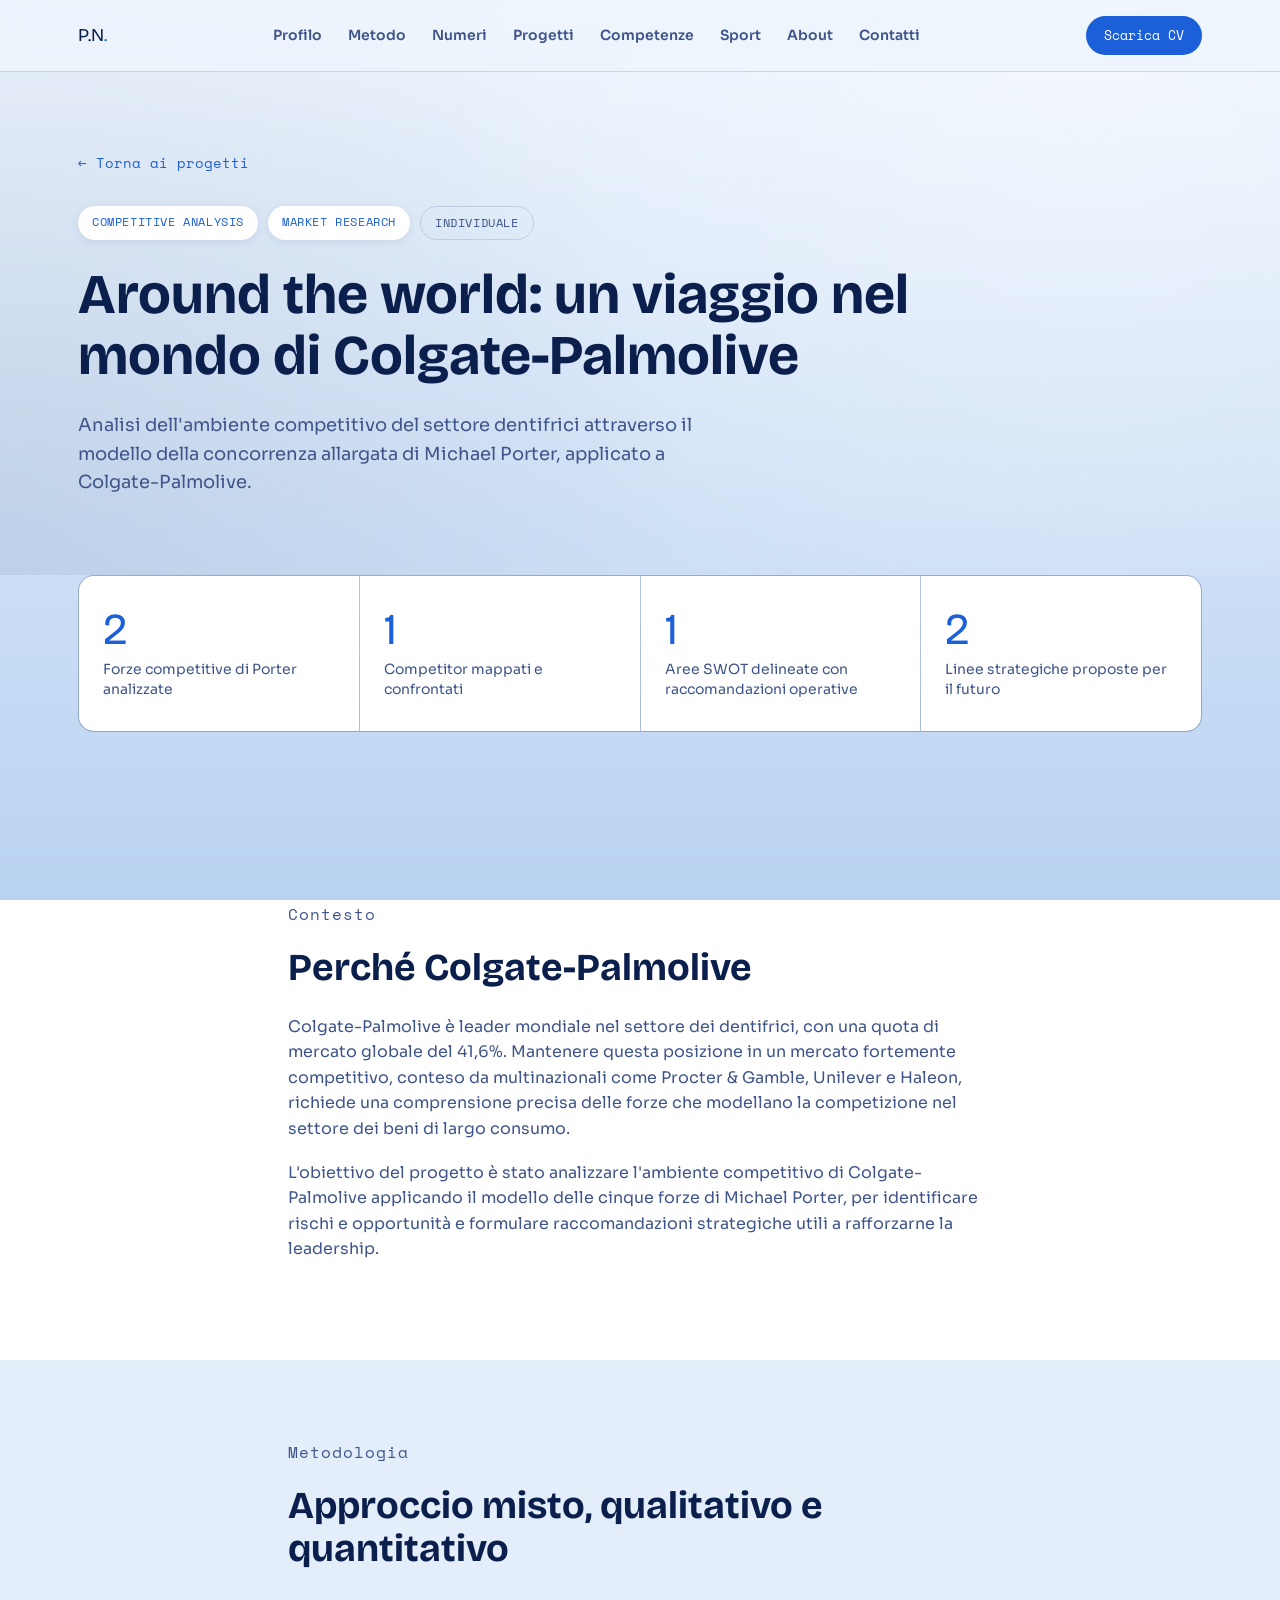
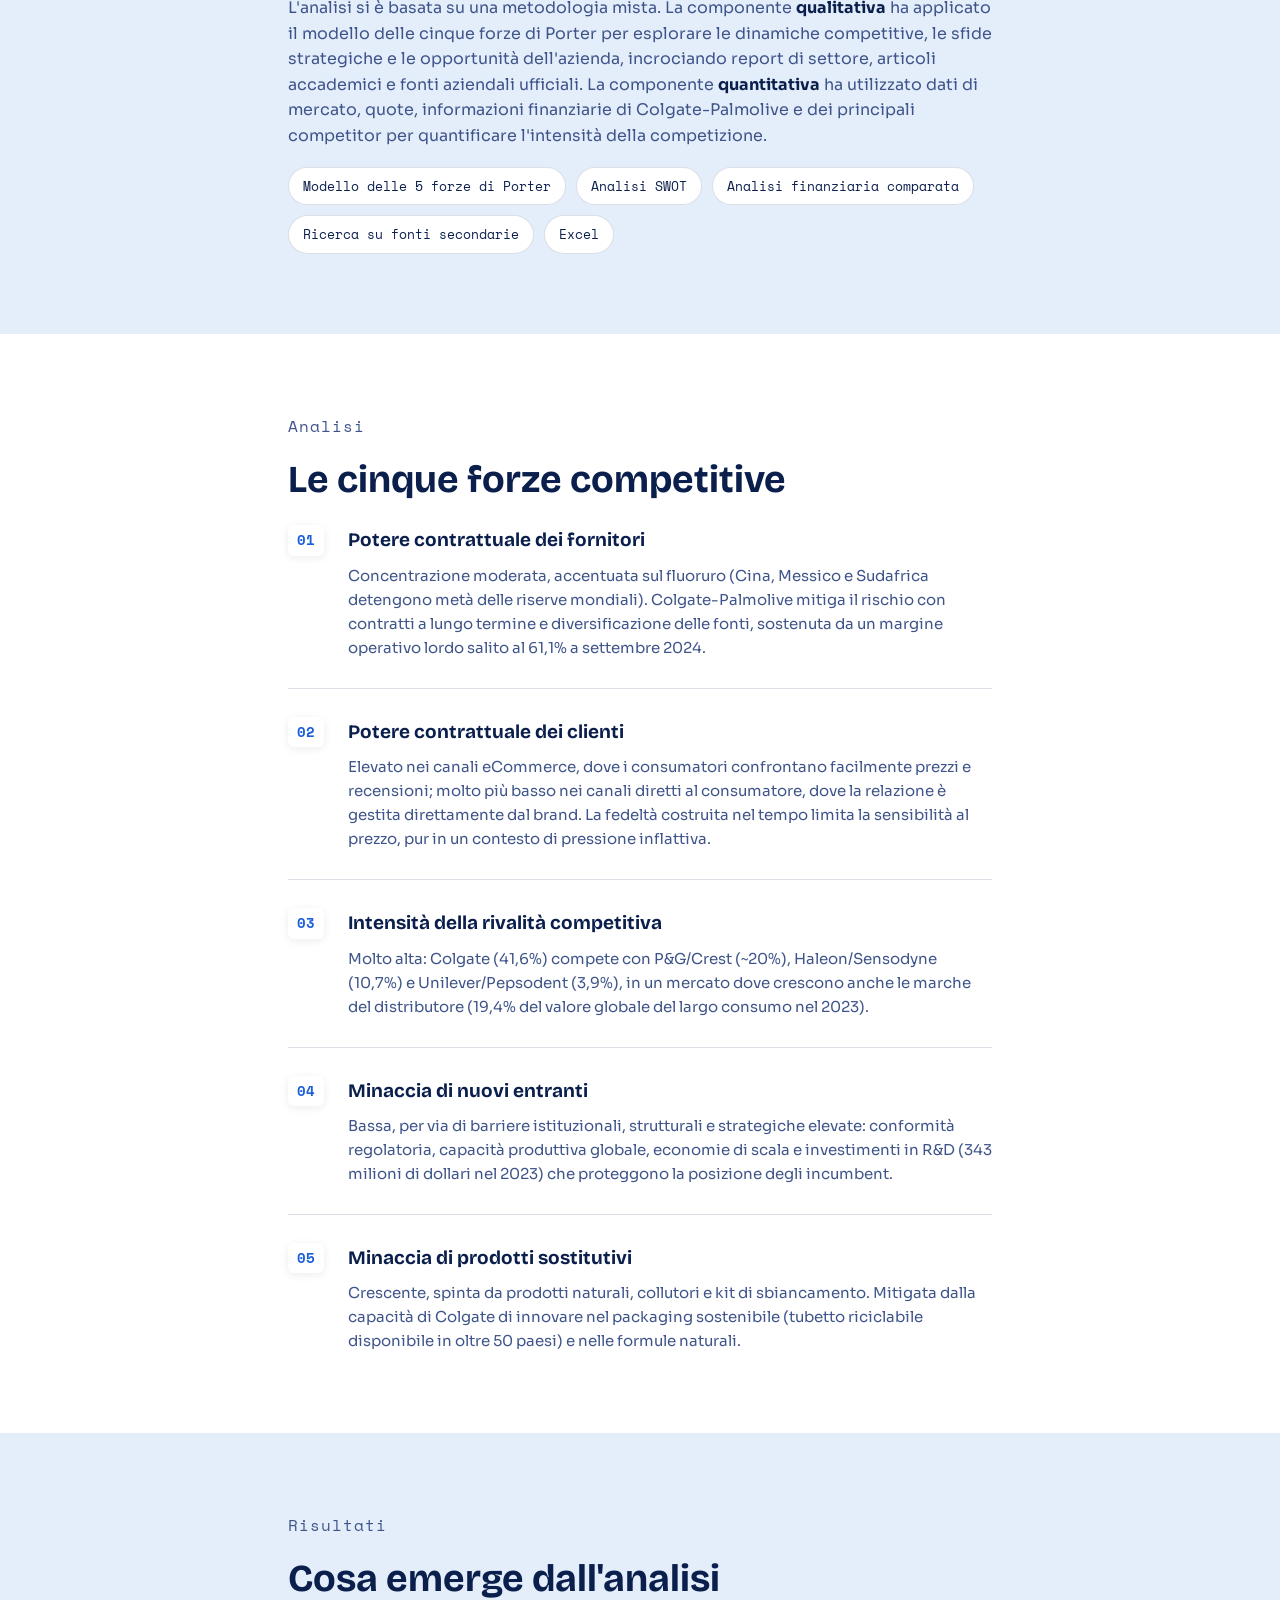
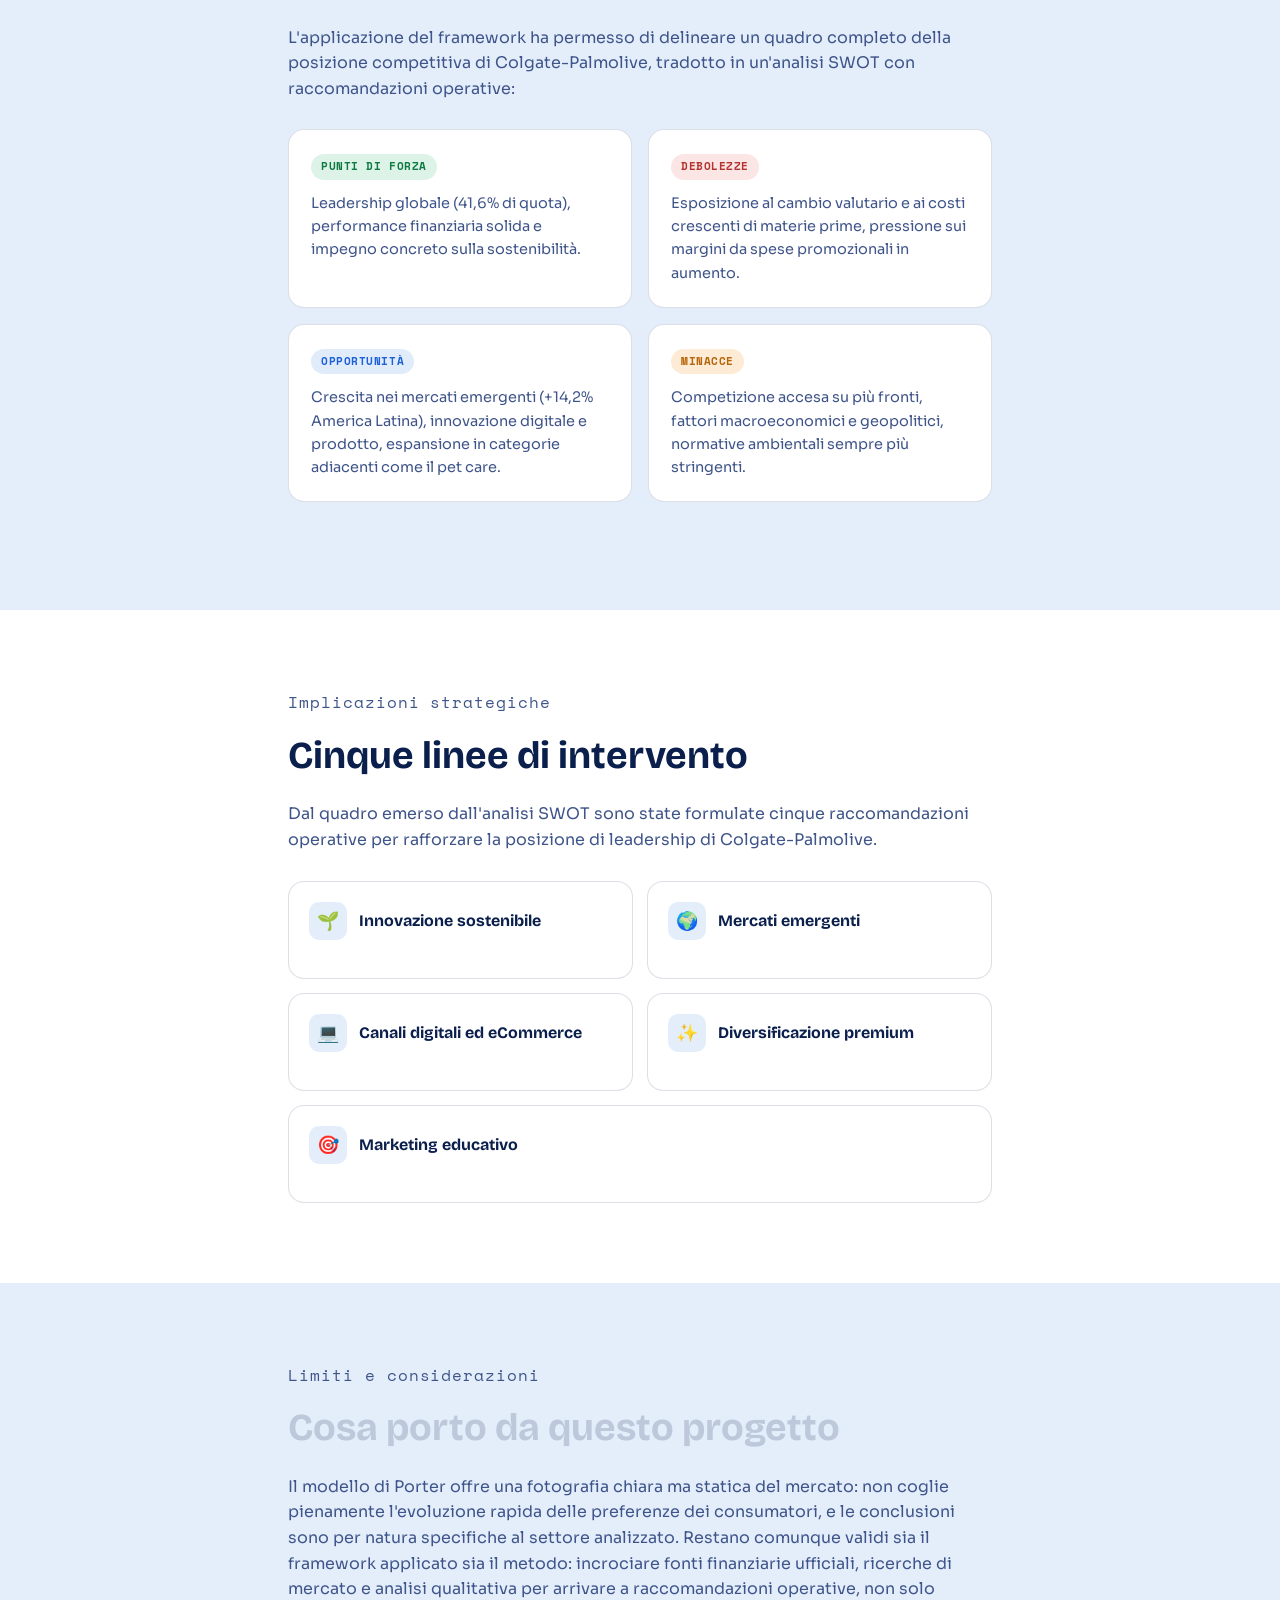
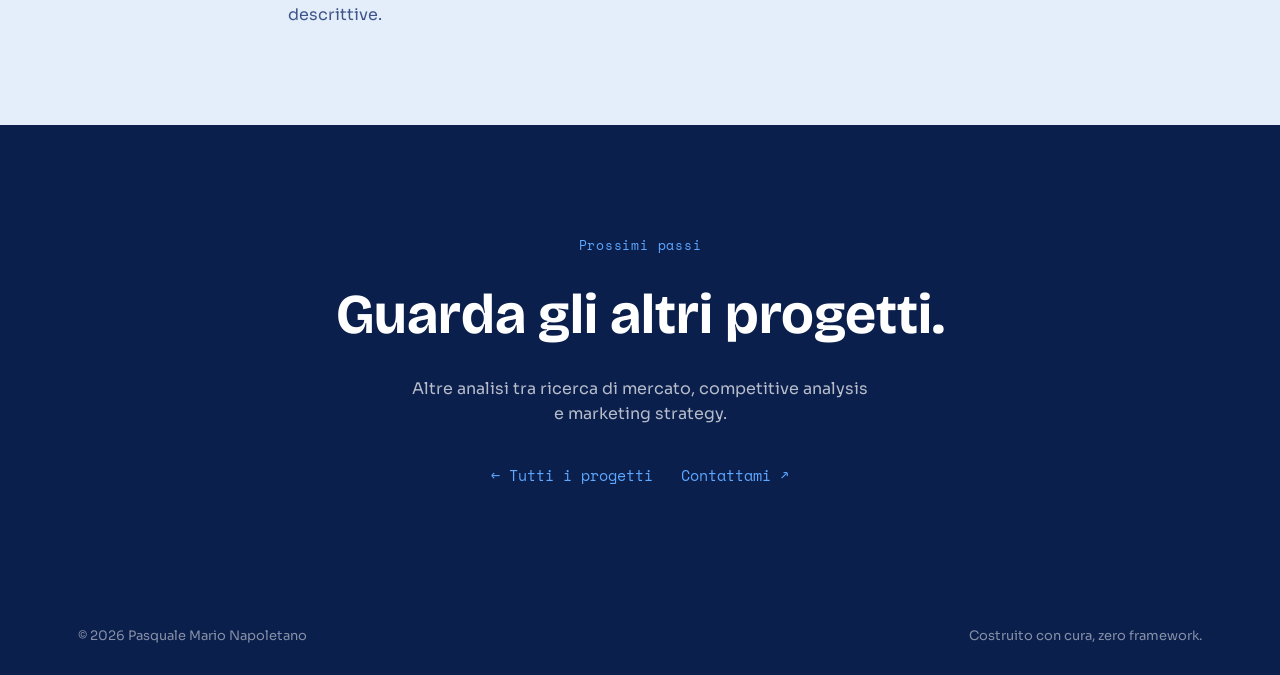
==== progetti/colgate-porter.html @ c8e1fb60 "Add files via upload" ====
<!DOCTYPE html>
<html lang="it">
<head>
<meta charset="UTF-8">
<meta name="viewport" content="width=device-width, initial-scale=1.0">
<title>Around the world: Colgate-Palmolive — Pasquale Mario Napoletano</title>
<meta name="description" content="Analisi competitiva di Colgate-Palmolive attraverso il modello delle cinque forze di Porter e SWOT.">
<meta name="robots" content="noindex, nofollow">

<link rel="preconnect" href="https://fonts.googleapis.com">
<link rel="preconnect" href="https://fonts.gstatic.com" crossorigin>
<link href="https://fonts.googleapis.com/css2?family=Bricolage+Grotesque:opsz,wght@12..96,600..800&family=Sora:wght@400;500;600;700&family=Inter:wght@400;500;600;700;800&family=Space+Mono:wght@400;700&display=swap" rel="stylesheet">

<link rel="stylesheet" href="../css/style.css">
<link rel="stylesheet" href="../css/project.css">
</head>
<body>

<!-- ============ NAV ============ -->
<header class="nav" id="nav">
  <div class="nav-inner">
    <a href="../index.html#top" class="nav-logo">P.N<span class="dot">.</span></a>
    <nav class="nav-links">
      <a href="../index.html#about">Profilo</a>
      <a href="../index.html#approach">Metodo</a>
      <a href="../index.html#stats">Numeri</a>
      <a href="../index.html#projects">Progetti</a>
      <a href="../index.html#skills">Competenze</a>
      <a href="../index.html#sport">Sport</a>
      <a href="../about.html">About</a>
      <a href="../index.html#contact">Contatti</a>
    </nav>
    <a href="../assets/cv-pasquale-napoletano.pdf" class="nav-cta" download>Scarica CV</a>
    <button class="nav-burger" id="navBurger" aria-label="Apri menu">
      <span></span><span></span><span></span>
    </button>
  </div>
</header>

<div class="mobile-menu" id="mobileMenu">
  <a href="../index.html#about">Profilo</a>
  <a href="../index.html#approach">Metodo</a>
  <a href="../index.html#stats">Numeri</a>
  <a href="../index.html#projects">Progetti</a>
  <a href="../index.html#skills">Competenze</a>
  <a href="../index.html#sport">Sport</a>
  <a href="../about.html">About</a>
  <a href="../index.html#contact">Contatti</a>
  <a href="../assets/cv-pasquale-napoletano.pdf" download class="mobile-cta">Scarica CV</a>
</div>

<!-- ============ PROJECT HERO ============ -->
<section class="project-hero">
  <div class="section-inner">
    <a href="../index.html#projects" class="back-link reveal">← Torna ai progetti</a>

    <div class="project-hero-tags reveal">
      <span class="project-tag">Competitive Analysis</span>
      <span class="project-tag">Market Research</span>
      <span class="project-type">Individuale</span>
    </div>

    <h1 class="project-hero-title reveal-title">
      Around the world: un viaggio nel mondo di Colgate-Palmolive
    </h1>

    <p class="project-hero-sub reveal">
      Analisi dell'ambiente competitivo del settore dentifrici attraverso il modello
      della concorrenza allargata di Michael Porter, applicato a Colgate-Palmolive.
    </p>
  </div>
</section>

<!-- ============ KEY METRICS ============ -->
<section class="project-metrics">
  <div class="section-inner">
    <div class="metrics-grid">
      <div class="metric-card reveal">
        <span class="metric-number" data-count="5">0</span>
        <span class="metric-label">Forze competitive di Porter analizzate</span>
      </div>
      <div class="metric-card reveal">
        <span class="metric-number" data-count="4">0</span>
        <span class="metric-label">Competitor mappati e confrontati</span>
      </div>
      <div class="metric-card reveal">
        <span class="metric-number" data-count="4">0</span>
        <span class="metric-label">Aree SWOT delineate con raccomandazioni operative</span>
      </div>
      <div class="metric-card reveal">
        <span class="metric-number" data-count="5">0</span>
        <span class="metric-label">Linee strategiche proposte per il futuro</span>
      </div>
    </div>
  </div>
</section>

<!-- ============ CONTEXT ============ -->
<section class="project-section">
  <div class="section-inner project-narrow">
    <p class="section-eyebrow">Contesto</p>
    <h2 class="project-section-title reveal-title">Perché Colgate-Palmolive</h2>
    <p class="reveal">
      Colgate-Palmolive è leader mondiale nel settore dei dentifrici, con una quota di
      mercato globale del 41,6%. Mantenere questa posizione in un mercato fortemente
      competitivo, conteso da multinazionali come Procter &amp; Gamble, Unilever e Haleon,
      richiede una comprensione precisa delle forze che modellano la competizione nel
      settore dei beni di largo consumo.
    </p>
    <p class="reveal">
      L'obiettivo del progetto è stato analizzare l'ambiente competitivo di Colgate-Palmolive
      applicando il modello delle cinque forze di Michael Porter, per identificare rischi e
      opportunità e formulare raccomandazioni strategiche utili a rafforzarne la leadership.
    </p>
  </div>
</section>

<!-- ============ METHODOLOGY ============ -->
<section class="project-section project-section-alt">
  <div class="section-inner project-narrow">
    <p class="section-eyebrow">Metodologia</p>
    <h2 class="project-section-title reveal-title">Approccio misto, qualitativo e quantitativo</h2>
    <p class="reveal">
      L'analisi si è basata su una metodologia mista. La componente <strong>qualitativa</strong>
      ha applicato il modello delle cinque forze di Porter per esplorare le dinamiche competitive,
      le sfide strategiche e le opportunità dell'azienda, incrociando report di settore, articoli
      accademici e fonti aziendali ufficiali. La componente <strong>quantitativa</strong> ha
      utilizzato dati di mercato, quote, informazioni finanziarie di Colgate-Palmolive e dei
      principali competitor per quantificare l'intensità della competizione.
    </p>
    <div class="method-tags reveal">
      <span class="tag">Modello delle 5 forze di Porter</span>
      <span class="tag">Analisi SWOT</span>
      <span class="tag">Analisi finanziaria comparata</span>
      <span class="tag">Ricerca su fonti secondarie</span>
      <span class="tag">Excel</span>
    </div>
  </div>
</section>

<!-- ============ FIVE FORCES ============ -->
<section class="project-section">
  <div class="section-inner project-narrow">
    <p class="section-eyebrow">Analisi</p>
    <h2 class="project-section-title reveal-title">Le cinque forze competitive</h2>

    <div class="force-list">
      <div class="force-item reveal">
        <span class="force-number">01</span>
        <div>
          <h3>Potere contrattuale dei fornitori</h3>
          <p>Concentrazione moderata, accentuata sul fluoruro (Cina, Messico e Sudafrica
            detengono metà delle riserve mondiali). Colgate-Palmolive mitiga il rischio con
            contratti a lungo termine e diversificazione delle fonti, sostenuta da un margine
            operativo lordo salito al 61,1% a settembre 2024.</p>
        </div>
      </div>
      <div class="force-item reveal">
        <span class="force-number">02</span>
        <div>
          <h3>Potere contrattuale dei clienti</h3>
          <p>Elevato nei canali eCommerce, dove i consumatori confrontano facilmente prezzi e
            recensioni; molto più basso nei canali diretti al consumatore, dove la relazione è
            gestita direttamente dal brand. La fedeltà costruita nel tempo limita la sensibilità
            al prezzo, pur in un contesto di pressione inflattiva.</p>
        </div>
      </div>
      <div class="force-item reveal">
        <span class="force-number">03</span>
        <div>
          <h3>Intensità della rivalità competitiva</h3>
          <p>Molto alta: Colgate (41,6%) compete con P&amp;G/Crest (~20%), Haleon/Sensodyne
            (10,7%) e Unilever/Pepsodent (3,9%), in un mercato dove crescono anche le marche
            del distributore (19,4% del valore globale del largo consumo nel 2023).</p>
        </div>
      </div>
      <div class="force-item reveal">
        <span class="force-number">04</span>
        <div>
          <h3>Minaccia di nuovi entranti</h3>
          <p>Bassa, per via di barriere istituzionali, strutturali e strategiche elevate:
            conformità regolatoria, capacità produttiva globale, economie di scala e
            investimenti in R&amp;D (343 milioni di dollari nel 2023) che proteggono la
            posizione degli incumbent.</p>
        </div>
      </div>
      <div class="force-item reveal">
        <span class="force-number">05</span>
        <div>
          <h3>Minaccia di prodotti sostitutivi</h3>
          <p>Crescente, spinta da prodotti naturali, collutori e kit di sbiancamento. Mitigata
            dalla capacità di Colgate di innovare nel packaging sostenibile (tubetto riciclabile
            disponibile in oltre 50 paesi) e nelle formule naturali.</p>
        </div>
      </div>
    </div>
  </div>
</section>

<!-- ============ RESULTS ============ -->
<section class="project-section project-section-alt">
  <div class="section-inner project-narrow">
    <p class="section-eyebrow">Risultati</p>
    <h2 class="project-section-title reveal-title">Cosa emerge dall'analisi</h2>
    <p class="reveal">
      L'applicazione del framework ha permesso di delineare un quadro completo della posizione
      competitiva di Colgate-Palmolive, tradotto in un'analisi SWOT con raccomandazioni operative:
    </p>

    <div class="swot-grid reveal">
      <div class="swot-card">
        <span class="swot-label swot-strength">Punti di forza</span>
        <p>Leadership globale (41,6% di quota), performance finanziaria solida e impegno
          concreto sulla sostenibilità.</p>
      </div>
      <div class="swot-card">
        <span class="swot-label swot-weakness">Debolezze</span>
        <p>Esposizione al cambio valutario e ai costi crescenti di materie prime, pressione
          sui margini da spese promozionali in aumento.</p>
      </div>
      <div class="swot-card">
        <span class="swot-label swot-opportunity">Opportunità</span>
        <p>Crescita nei mercati emergenti (+14,2% America Latina), innovazione digitale e
          prodotto, espansione in categorie adiacenti come il pet care.</p>
      </div>
      <div class="swot-card">
        <span class="swot-label swot-threat">Minacce</span>
        <p>Competizione accesa su più fronti, fattori macroeconomici e geopolitici, normative
          ambientali sempre più stringenti.</p>
      </div>
    </div>
  </div>
</section>

<!-- ============ STRATEGIC RECOMMENDATIONS ============ -->
<section class="project-section">
  <div class="section-inner project-narrow">
    <p class="section-eyebrow">Implicazioni strategiche</p>
    <h2 class="project-section-title reveal-title">Cinque linee di intervento</h2>
    <p class="reveal">
      Dal quadro emerso dall'analisi SWOT sono state formulate cinque raccomandazioni
      operative per rafforzare la posizione di leadership di Colgate-Palmolive.
    </p>

    <div class="strategy-grid reveal">
      <button class="strategy-card" type="button">
        <div class="strategy-card-head">
          <span class="strategy-icon">🌱</span>
          <h4>Innovazione sostenibile</h4>
        </div>
        <p class="strategy-card-body">Ampliare la gamma di prodotti eco-friendly e sviluppare iniziative di economia circolare nel packaging.</p>
      </button>

      <button class="strategy-card" type="button">
        <div class="strategy-card-head">
          <span class="strategy-icon">🌍</span>
          <h4>Mercati emergenti</h4>
        </div>
        <p class="strategy-card-body">Espandere la presenza adattando prezzi e prodotti alle esigenze locali, capitalizzando sulla crescita già osservata in America Latina e Asia-Pacifico.</p>
      </button>

      <button class="strategy-card" type="button">
        <div class="strategy-card-head">
          <span class="strategy-icon">💻</span>
          <h4>Canali digitali ed eCommerce</h4>
        </div>
        <p class="strategy-card-body">Investire nell'esperienza online e nei canali diretti al consumatore per rafforzare la fidelizzazione.</p>
      </button>

      <button class="strategy-card" type="button">
        <div class="strategy-card-head">
          <span class="strategy-icon">✨</span>
          <h4>Diversificazione premium</h4>
        </div>
        <p class="strategy-card-body">Puntare su soluzioni premium per bisogni specifici, ampliando il portafoglio prodotti oltre la fascia mainstream.</p>
      </button>

      <button class="strategy-card strategy-card-wide" type="button">
        <div class="strategy-card-head">
          <span class="strategy-icon">🎯</span>
          <h4>Marketing educativo</h4>
        </div>
        <p class="strategy-card-body">Rafforzare la fiducia dei consumatori con campagne mirate e collaborazioni con professionisti del settore dentale.</p>
      </button>
    </div>
  </div>
</section>

<!-- ============ REFLECTION ============ -->
<section class="project-section project-section-alt">
  <div class="section-inner project-narrow">
    <p class="section-eyebrow">Limiti e considerazioni</p>
    <h2 class="project-section-title reveal-title">Cosa porto da questo progetto</h2>
    <p class="reveal">
      Il modello di Porter offre una fotografia chiara ma statica del mercato: non coglie
      pienamente l'evoluzione rapida delle preferenze dei consumatori, e le conclusioni
      sono per natura specifiche al settore analizzato. Restano comunque validi sia il
      framework applicato sia il metodo: incrociare fonti finanziarie ufficiali, ricerche
      di mercato e analisi qualitativa per arrivare a raccomandazioni operative, non solo
      descrittive.
    </p>
  </div>
</section>

<!-- ============ NEXT PROJECT / BACK ============ -->
<section class="contact project-contact">
  <div class="section-inner contact-inner">
    <p class="section-eyebrow">Prossimi passi</p>
    <h2 class="contact-title reveal-title">Guarda gli altri progetti.</h2>
    <p class="contact-sub reveal">
      Altre analisi tra ricerca di mercato, competitive analysis e marketing strategy.
    </p>
    <div class="contact-links reveal">
      <a href="../index.html#projects" class="contact-link">← Tutti i progetti</a>
      <a href="../index.html#contact" class="contact-link">Contattami ↗</a>
    </div>
  </div>
</section>

<footer class="footer">
  <div class="section-inner footer-inner">
    <span>© 2026 Pasquale Mario Napoletano</span>
    <span>Costruito con cura, zero framework.</span>
  </div>
</footer>

<script src="../js/script.js"></script>
</body>
</html>
---- css/style.css ----
/* ===========================================================
   DESIGN TOKENS
   =========================================================== */
:root {
  --bg: #EEF5FD;
  --bg-2: #AECBEF;
  --surface: #FFFFFF;
  --surface-2: #E4EEFB;
  --navy: #0B1F4D;
  --text: #0B1F4D;
  --text-dim: #3F558A;
  --accent: #1B5FD9;
  --sky: #5EA8FF;
  --dark: #101828;
  --line: rgba(11, 31, 77, 0.14);

  --font-display: 'Bricolage Grotesque', sans-serif;
  --font-body: 'Sora', sans-serif;
  --font-mono: 'Space Mono', monospace;

  --maxw: 1180px;
  --radius: 16px;
}

* { box-sizing: border-box; }

html { scroll-behavior: smooth; }

@media (prefers-reduced-motion: reduce) {
  html { scroll-behavior: auto; }
  *, *::before, *::after {
    animation-duration: 0.001ms !important;
    animation-iteration-count: 1 !important;
    transition-duration: 0.001ms !important;
  }
}

body {
  margin: 0;
  background: linear-gradient(180deg, var(--bg) 0%, var(--bg-2) 30%, #95B8E8 65%, #C3D9F2 100%);
  background-size: 100% 400%;
  background-attachment: fixed;
  color: var(--text);
  font-family: var(--font-body);
  line-height: 1.6;
  -webkit-font-smoothing: antialiased;
  overflow-x: hidden;
  transition: background-position 0.1s linear;
}

a { color: inherit; text-decoration: none; }
img { max-width: 100%; display: block; }

:focus-visible {
  outline: 2px solid var(--accent);
  outline-offset: 3px;
}

.section-inner {
  max-width: var(--maxw);
  margin: 0 auto;
  padding: 0 28px;
}

.section-eyebrow {
  font-family: var(--font-mono);
  font-size: 13px;
  letter-spacing: 0.06em;
  color: var(--accent);
  margin: 0 0 14px;
  display: flex;
  align-items: center;
  gap: 8px;
}
.section-eyebrow .num {
  background: var(--surface-2);
  padding: 3px 8px;
  border-radius: 6px;
  font-weight: 700;
}

/* Split-flap digit display (airport-board style) for section numbers */
.flap-group {
  display: inline-flex;
  gap: 2px;
  background: var(--surface);
  padding: 4px 5px;
  border-radius: 6px;
  box-shadow: 0 2px 8px rgba(11, 31, 77, 0.12);
  vertical-align: middle;
}
.flap {
  position: relative;
  width: 15px;
  height: 21px;
  background: var(--surface-2);
  border-radius: 2px;
  overflow: hidden;
  color: var(--accent);
  font-weight: 700;
  font-size: 13px;
  display: flex;
  align-items: center;
  justify-content: center;
  font-family: var(--font-mono);
}
.flap::after {
  content: '';
  position: absolute;
  top: 50%; left: 0; right: 0;
  height: 1px;
  background: rgba(11, 31, 77, 0.2);
}

.section-title {
  font-family: var(--font-display);
  font-size: clamp(28px, 4vw, 42px);
  line-height: 1.1;
  margin: 0 0 16px;
  color: var(--navy);
}

.section-intro {
  color: var(--text-dim);
  max-width: 560px;
  margin: 0 0 40px;
  font-size: 16px;
}

/* ===========================================================
   SCROLL REVEAL
   =========================================================== */
.reveal {
  opacity: 0;
  transform: translateY(28px);
  transition: opacity 1.3s cubic-bezier(0.16,1,0.3,1), transform 1.3s cubic-bezier(0.16,1,0.3,1);
}
.reveal.visible {
  opacity: 1;
  transform: translateY(0);
}

.reveal-title {
  opacity: 0;
  background-image: linear-gradient(90deg, var(--navy) 50%, rgba(11, 31, 77, 0.18) 50%);
  background-size: 200% 100%;
  background-position: 100% 0;
  -webkit-background-clip: text;
  background-clip: text;
  color: transparent;
  -webkit-text-fill-color: transparent;
  transition: background-position 1.6s cubic-bezier(0.65, 0, 0.35, 1), opacity 1.6s cubic-bezier(0.65, 0, 0.35, 1);
}
.reveal-title.visible {
  opacity: 1;
  background-position: 0% 0;
}

/* Contact section sits on a dark navy background, so its title needs
   a light-on-dark version of the same sweep effect */
.contact-title.reveal-title {
  background-image: linear-gradient(90deg, #FFFFFF 50%, rgba(255, 255, 255, 0.18) 50%);
}

/* The accent-colored span inside the hero title gets the same sweep
   effect, but using its own accent tone instead of navy */
.reveal-title .hero-highlight {
  background-image: linear-gradient(90deg, var(--accent) 50%, rgba(46, 125, 246, 0.18) 50%);
  background-size: 200% 100%;
  background-position: 100% 0;
  -webkit-background-clip: text;
  background-clip: text;
  color: transparent;
  -webkit-text-fill-color: transparent;
  transition: background-position 1.6s cubic-bezier(0.65, 0, 0.35, 1);
}
.reveal-title.visible .hero-highlight {
  background-position: 0% 0;
}

/* ===========================================================
   NAV
   =========================================================== */
.nav {
  position: fixed;
  top: 0; left: 0; right: 0;
  z-index: 100;
  background: rgba(238, 245, 253, 0.75);
  backdrop-filter: blur(14px);
  border-bottom: 1px solid var(--line);
}

.nav-inner {
  max-width: var(--maxw);
  margin: 0 auto;
  padding: 16px 28px;
  display: flex;
  align-items: center;
  justify-content: space-between;
}

.nav-logo {
  font-family: var(--font-display);
  font-size: 18px;
  color: var(--navy);
}
.nav-logo .dot { color: var(--accent); }

.nav-links {
  display: flex;
  gap: 26px;
  font-size: 14px;
  font-weight: 600;
}

.nav-links a {
  color: var(--text-dim);
  transition: color 0.2s ease;
  position: relative;
}
.nav-links a:hover { color: var(--navy); }

.nav-cta {
  font-family: var(--font-mono);
  font-size: 13px;
  background: var(--accent);
  color: white;
  padding: 9px 18px;
  border-radius: 999px;
  transition: transform 0.2s ease, box-shadow 0.2s ease;
  white-space: nowrap;
}
.nav-cta:hover {
  transform: translateY(-2px);
  box-shadow: 0 8px 20px rgba(46, 125, 246, 0.35);
}

.nav-burger {
  display: none;
  background: none;
  border: none;
  width: 32px; height: 24px;
  flex-direction: column;
  justify-content: space-between;
  cursor: pointer;
  padding: 0;
}
.nav-burger span {
  display: block;
  height: 2px;
  background: var(--navy);
  border-radius: 2px;
}

.mobile-menu {
  position: fixed;
  top: 0; right: -100%;
  width: 78%;
  max-width: 320px;
  height: 100vh;
  background: var(--surface);
  z-index: 200;
  display: flex;
  flex-direction: column;
  padding: 90px 32px 32px;
  gap: 24px;
  transition: right 0.35s ease;
  border-left: 1px solid var(--line);
}
.mobile-menu.open { right: 0; }
.mobile-menu a { font-size: 18px; font-weight: 600; color: var(--navy); }
.mobile-cta {
  margin-top: 16px;
  font-family: var(--font-mono);
  font-size: 14px;
  background: var(--accent);
  color: white;
  padding: 12px 16px;
  border-radius: 999px;
  text-align: center;
}

/* ===========================================================
   HERO
   =========================================================== */
.hero {
  position: relative;
  min-height: 92vh;
  display: flex;
  flex-direction: column;
  justify-content: center;
  padding: 140px 28px 60px;
  background:
    radial-gradient(circle at 85% 10%, rgba(255, 255, 255, 0.4), transparent 55%),
    radial-gradient(circle at 0% 90%, rgba(11, 31, 77, 0.08), transparent 50%);
}

.hero-inner {
  max-width: var(--maxw);
  width: 100%;
  margin: 0 auto;
  position: relative;
  z-index: 2;
}

.hero-eyebrow {
  font-family: var(--font-mono);
  font-size: 14px;
  color: var(--accent);
  margin: 0 0 20px;
  display: flex;
  align-items: center;
  gap: 8px;
}
.hero-eyebrow .num {
  background: var(--surface);
  padding: 4px 9px;
  border-radius: 6px;
  font-weight: 700;
  box-shadow: 0 2px 8px rgba(11,31,77,0.08);
}

.hero-title {
  font-family: var(--font-display);
  font-size: clamp(38px, 6.8vw, 80px);
  line-height: 1.05;
  margin: 0 0 24px;
  max-width: 920px;
  color: var(--navy);
}

.hero-highlight {
  color: var(--accent);
  position: relative;
}

.hero-sub {
  font-size: 18px;
  color: var(--text-dim);
  max-width: 560px;
  margin: 0 0 36px;
}

.hero-actions { display: flex; gap: 16px; flex-wrap: wrap; }

.btn {
  font-family: var(--font-body);
  font-weight: 700;
  font-size: 15px;
  padding: 14px 28px;
  border-radius: 999px;
  transition: transform 0.25s ease, box-shadow 0.25s ease, background 0.2s ease;
  display: inline-block;
}
.btn-primary {
  background: var(--accent);
  color: white;
}
.btn-primary:hover {
  transform: translateY(-3px);
  box-shadow: 0 12px 28px rgba(46, 125, 246, 0.35);
}
.btn-ghost {
  border: 1.5px solid var(--line);
  color: var(--navy);
  background: var(--surface);
}
.btn-ghost:hover {
  border-color: var(--accent);
  color: var(--accent);
  transform: translateY(-3px);
}

/* ===========================================================
   MARQUEE
   =========================================================== */
.marquee {
  background: var(--navy);
  padding: 16px 0;
  overflow: hidden;
  white-space: nowrap;
}

.marquee-track {
  display: inline-flex;
  gap: 16px;
  animation: scroll-marquee 28s linear infinite;
  font-family: var(--font-mono);
  font-size: 15px;
  color: var(--sky);
  text-transform: uppercase;
  letter-spacing: 0.04em;
}

.marquee-track span { display: inline-block; }
.dot-sep { color: var(--accent); opacity: 0.7; }

@keyframes scroll-marquee {
  from { transform: translateX(0); }
  to { transform: translateX(-50%); }
}

/* ===========================================================
   DUALITY (sezione bilanciamento data/comunicazione)
   =========================================================== */
.duality { padding: 100px 0; }

.duality-grid {
  display: grid;
  grid-template-columns: 1fr 1fr;
  gap: 24px;
}

.duality-card {
  background: var(--surface);
  border: 1px solid var(--line);
  border-radius: var(--radius);
  padding: 36px;
  transition: transform 0.3s ease, box-shadow 0.3s ease;
}
.duality-card:hover {
  transform: translateY(-6px);
  box-shadow: 0 20px 40px rgba(11, 31, 77, 0.08);
}

.duality-tag {
  font-family: var(--font-mono);
  font-size: 12px;
  text-transform: uppercase;
  letter-spacing: 0.06em;
  color: var(--accent);
  background: var(--surface-2);
  padding: 5px 12px;
  border-radius: 999px;
  display: inline-block;
  margin-bottom: 18px;
}

.duality-card h3 {
  font-family: var(--font-display);
  font-size: 26px;
  color: var(--navy);
  margin: 0 0 14px;
}

.duality-card p {
  color: var(--text-dim);
  font-size: 15px;
  margin: 0 0 18px;
}

.duality-card ul {
  list-style: none;
  padding: 0;
  margin: 0;
  display: flex;
  flex-direction: column;
  gap: 10px;
}

.duality-card li {
  font-size: 14px;
  color: var(--navy);
  font-weight: 600;
  padding-left: 18px;
  position: relative;
}
.duality-card li::before {
  content: '';
  position: absolute;
  left: 0; top: 7px;
  width: 7px; height: 7px;
  border-radius: 50%;
  background: var(--accent);
}

/* ===========================================================
   STATS
   =========================================================== */
.stats { padding: 80px 0; }

.stats-grid {
  display: grid;
  grid-template-columns: repeat(4, 1fr);
  gap: 1px;
  background: var(--line);
  border: 1px solid var(--line);
  border-radius: var(--radius);
  overflow: hidden;
}

.stat-card {
  background: var(--surface);
  padding: 32px 24px;
  display: flex;
  flex-direction: column;
  transition: background 0.3s ease;
}
.stat-card:hover { background: var(--surface-2); }

.stat-number {
  font-family: var(--font-display);
  font-size: 44px;
  color: var(--accent);
  line-height: 1;
}

.stat-unit {
  font-family: var(--font-mono);
  font-size: 13px;
  color: var(--text-dim);
  text-transform: uppercase;
  letter-spacing: 0.05em;
  margin: 8px 0 12px;
}

.stat-label { font-size: 14px; color: var(--text-dim); margin: 0; }

/* ===========================================================
   ABOUT
   =========================================================== */
.about { padding: 100px 0; }

.about-grid {
  display: grid;
  grid-template-columns: 1.4fr 1fr;
  gap: 64px;
}

.about-rows {
  display: flex;
  flex-direction: column;
  gap: 6px;
  margin-bottom: 32px;
}

.about-row {
  font-family: var(--font-display);
  font-size: clamp(20px, 2.6vw, 28px);
  font-weight: 700;
  color: var(--text-dim);
  margin: 0;
  line-height: 1.3;
}
.about-row strong {
  color: var(--navy);
  font-weight: 800;
}

.about-lead {
  font-size: 22px;
  font-weight: 700;
  color: var(--navy);
  margin: 0 0 24px;
}

.about-text p { color: var(--text-dim); font-size: 16px; margin: 0 0 18px; }

.about-tags {
  display: flex;
  flex-wrap: wrap;
  gap: 10px;
  align-content: flex-start;
}

.tag {
  font-family: var(--font-mono);
  font-size: 13px;
  border: 1px solid var(--line);
  background: var(--surface);
  color: var(--navy);
  padding: 8px 14px;
  border-radius: 999px;
  height: fit-content;
}

/* ===========================================================
   PROJECTS
   =========================================================== */
.projects { padding: 100px 0; }

.filter-bar { display: flex; gap: 10px; flex-wrap: wrap; margin-bottom: 36px; }

.filter-btn {
  font-family: var(--font-mono);
  font-size: 13px;
  background: var(--surface);
  border: 1px solid var(--line);
  color: var(--text-dim);
  padding: 9px 16px;
  border-radius: 999px;
  cursor: pointer;
  transition: all 0.2s ease;
}
.filter-btn:hover { color: var(--navy); border-color: var(--accent); }
.filter-btn.active { background: var(--accent); border-color: var(--accent); color: white; }

.project-grid {
  display: grid;
  grid-template-columns: repeat(2, 1fr);
  gap: 20px;
}

.project-card {
  background: var(--surface);
  border: 1px solid var(--line);
  border-radius: var(--radius);
  padding: 28px;
  display: flex;
  flex-direction: column;
  position: relative;
  transition: transform 0.3s cubic-bezier(0.16,1,0.3,1), box-shadow 0.3s ease, border-color 0.3s ease;
}
.project-card:hover {
  transform: translateY(-6px);
  border-color: var(--accent);
  box-shadow: 0 20px 45px rgba(46, 125, 246, 0.18);
}

.project-card-top {
  display: flex;
  justify-content: space-between;
  align-items: center;
  margin-bottom: 16px;
}

.project-tag {
  font-family: var(--font-mono);
  font-size: 12px;
  color: var(--accent);
  text-transform: uppercase;
  letter-spacing: 0.05em;
}

.project-metric {
  font-family: var(--font-mono);
  font-size: 12px;
  font-weight: 700;
  background: var(--surface-2);
  color: var(--navy);
  padding: 4px 10px;
  border-radius: 999px;
}

.project-title { font-size: 19px; font-weight: 800; color: var(--navy); margin: 0 0 10px; line-height: 1.3; }
.project-desc { color: var(--text-dim); font-size: 14.5px; margin: 0 0 16px; flex-grow: 1; }
.project-meta { font-family: var(--font-mono); font-size: 12px; color: var(--text-dim); margin-bottom: 16px; }
.project-link { font-size: 14px; font-weight: 700; color: var(--accent); }

.project-card[hidden] { display: none; }

/* ===========================================================
   SKILLS
   =========================================================== */
.skills { padding: 100px 0; }

.skills-grid {
  display: grid;
  grid-template-columns: 1.3fr 1fr;
  gap: 64px;
  align-items: start;
}

.skill-bar-item { margin-bottom: 22px; }

.skill-bar-top { display: flex; justify-content: space-between; font-size: 14px; margin-bottom: 8px; color: var(--navy); font-weight: 600; }
.skill-bar-top span:last-child { font-family: var(--font-mono); color: var(--accent); }

.skill-bar-track { height: 7px; background: var(--surface-2); border-radius: 999px; overflow: hidden; }

.skill-bar-fill {
  height: 100%;
  width: 0%;
  background: linear-gradient(90deg, var(--accent), var(--sky));
  border-radius: 999px;
  transition: width 1.1s cubic-bezier(0.16, 1, 0.3, 1);
}

.tools-cloud { display: flex; flex-wrap: wrap; gap: 10px; align-content: flex-start; }

.tool-chip {
  font-size: 13.5px;
  font-weight: 600;
  background: var(--surface);
  border: 1px solid var(--line);
  color: var(--navy);
  padding: 9px 16px;
  border-radius: 999px;
  transition: border-color 0.2s ease;
}
.tool-chip:hover { border-color: var(--accent); }

/* ===========================================================
   SPORT
   =========================================================== */
.sport { padding: 90px 0; }
.sport-inner { max-width: 720px; }
.sport-text { color: var(--text-dim); font-size: 16px; margin: 0 0 18px; }
.sport-text strong { color: var(--navy); }

/* ===========================================================
   CONTACT
   =========================================================== */
.contact {
  padding: 110px 0;
  background: var(--navy);
  text-align: center;
  color: white;
}
.contact .section-eyebrow { color: var(--sky); }
.contact .section-eyebrow .num { background: rgba(255,255,255,0.1); color: var(--sky); }

.contact-inner { display: flex; flex-direction: column; align-items: center; }

.contact-title.section-title,
.contact-title {
  font-family: var(--font-display);
  font-size: clamp(32px, 5vw, 56px);
  margin: 0 0 16px;
  color: white !important;
}

.contact-sub { color: rgba(255,255,255,0.7); max-width: 460px; margin: 0 0 36px; }

.contact-links { display: flex; gap: 28px; flex-wrap: wrap; justify-content: center; }

.contact-link {
  font-family: var(--font-mono);
  font-size: 15px;
  color: var(--sky);
  border-bottom: 1px solid transparent;
  transition: border-color 0.2s ease, opacity 0.2s ease;
}
.contact-link:hover { border-color: var(--sky); opacity: 0.85; }

/* ===========================================================
   FOOTER
   =========================================================== */
.footer { padding: 28px 0; background: var(--navy); }
.footer-inner {
  display: flex;
  justify-content: space-between;
  font-size: 13px;
  color: rgba(255,255,255,0.5);
  flex-wrap: wrap;
  gap: 8px;
}

/* ===========================================================
   RESPONSIVE
   =========================================================== */
@media (max-width: 900px) {
  .nav-links { display: none; }
  .nav-cta { display: none; }
  .nav-burger { display: flex; }

  .about-grid, .skills-grid, .duality-grid {
    grid-template-columns: 1fr;
    gap: 28px;
  }

  .stats-grid { grid-template-columns: repeat(2, 1fr); }
  .project-grid { grid-template-columns: 1fr; }
}

@media (max-width: 520px) {
  .stats-grid { grid-template-columns: 1fr; }
  .hero-title { font-size: clamp(32px, 9vw, 44px); }
}
---- css/project.css ----
/* ===========================================================
   PROJECT DETAIL PAGES — extends style.css
   =========================================================== */

.back-link {
  display: inline-flex;
  align-items: center;
  font-family: var(--font-mono);
  font-size: 14px;
  color: var(--accent);
  margin-bottom: 32px;
  transition: opacity 0.2s ease;
}
.back-link:hover { opacity: 0.7; }

/* ===========================================================
   PROJECT HERO
   =========================================================== */
.project-hero {
  padding: 150px 28px 60px;
  background:
    radial-gradient(circle at 85% 10%, rgba(255, 255, 255, 0.4), transparent 55%),
    radial-gradient(circle at 0% 90%, rgba(11, 31, 77, 0.08), transparent 50%);
}

.project-hero-tags {
  display: flex;
  gap: 10px;
  flex-wrap: wrap;
  margin-bottom: 24px;
}

.project-type {
  font-family: var(--font-mono);
  font-size: 12px;
  text-transform: uppercase;
  letter-spacing: 0.05em;
  color: var(--text-dim);
  border: 1px solid var(--line);
  padding: 6px 14px;
  border-radius: 999px;
}

.project-hero .project-tag {
  font-family: var(--font-mono);
  font-size: 12px;
  text-transform: uppercase;
  letter-spacing: 0.05em;
  color: var(--accent);
  background: var(--surface);
  padding: 6px 14px;
  border-radius: 999px;
  box-shadow: 0 2px 8px rgba(11, 31, 77, 0.08);
}

.project-hero-title {
  font-family: var(--font-display);
  font-size: clamp(32px, 5.5vw, 56px);
  line-height: 1.1;
  color: var(--navy);
  max-width: 880px;
  margin: 0 0 24px;
}

.project-hero-sub {
  font-size: 18px;
  color: var(--text-dim);
  max-width: 640px;
}

/* ===========================================================
   KEY METRICS STRIP
   =========================================================== */
.project-metrics { padding: 0 0 90px; }

.metrics-grid {
  display: grid;
  grid-template-columns: repeat(4, 1fr);
  gap: 1px;
  background: var(--line);
  border: 1px solid var(--line);
  border-radius: var(--radius);
  overflow: hidden;
}

.metric-card {
  background: var(--surface);
  padding: 32px 24px;
  display: flex;
  flex-direction: column;
  gap: 8px;
  transition: background 0.3s ease;
}
.metric-card:hover { background: var(--surface-2); }

.metric-number {
  font-family: var(--font-display);
  font-size: 44px;
  color: var(--accent);
  line-height: 1;
}

.metric-label {
  font-size: 14px;
  color: var(--text-dim);
  line-height: 1.4;
}

/* ===========================================================
   GENERIC PROJECT SECTION
   =========================================================== */
.project-section { padding: 80px 0; }
.project-section-alt { background: var(--surface-2); }

.project-narrow { max-width: 760px; }

.project-section-title {
  font-family: var(--font-display);
  font-size: clamp(26px, 3.6vw, 38px);
  color: var(--navy);
  line-height: 1.15;
  margin: 0 0 24px;
}

.project-section p {
  font-size: 16px;
  color: var(--text-dim);
  margin: 0 0 18px;
}
.project-section p strong { color: var(--navy); }

.method-tags {
  display: flex;
  flex-wrap: wrap;
  gap: 10px;
  margin-top: 12px;
}

/* ===========================================================
   FIVE FORCES LIST
   =========================================================== */
.force-list {
  display: flex;
  flex-direction: column;
  gap: 28px;
  margin-top: 12px;
}

.force-item {
  display: flex;
  gap: 24px;
  align-items: flex-start;
  padding-bottom: 28px;
  border-bottom: 1px solid var(--line);
}
.force-item:last-child { border-bottom: none; padding-bottom: 0; }

.force-number {
  font-family: var(--font-mono);
  font-size: 14px;
  font-weight: 700;
  color: var(--accent);
  background: var(--surface);
  border-radius: 6px;
  padding: 4px 9px;
  flex-shrink: 0;
  box-shadow: 0 2px 8px rgba(11, 31, 77, 0.08);
}

.force-item h3 {
  font-family: var(--font-display);
  font-size: 19px;
  color: var(--navy);
  margin: 0 0 8px;
}

.force-item p {
  font-size: 15px;
  color: var(--text-dim);
  margin: 0;
}

/* ===========================================================
   SWOT GRID
   =========================================================== */
.swot-grid {
  display: grid;
  grid-template-columns: 1fr 1fr;
  gap: 16px;
  margin: 28px 0;
}

.swot-card {
  background: var(--surface);
  border-radius: var(--radius);
  padding: 22px;
  border: 1px solid var(--line);
  transition: transform 0.3s cubic-bezier(0.34, 1.56, 0.64, 1), box-shadow 0.3s ease, border-color 0.3s ease;
  cursor: default;
}
.swot-card:hover {
  transform: scale(1.06);
  box-shadow: 0 24px 48px rgba(11, 31, 77, 0.22);
  border-color: var(--accent);
  position: relative;
  z-index: 2;
}

.swot-card p {
  font-size: 14.5px;
  margin: 0;
}

.swot-label {
  display: inline-block;
  font-family: var(--font-mono);
  font-size: 11px;
  text-transform: uppercase;
  letter-spacing: 0.05em;
  font-weight: 700;
  padding: 4px 10px;
  border-radius: 999px;
  margin-bottom: 12px;
}

.swot-strength { background: #DDF3E8; color: #0E7A42; }
.swot-weakness { background: #FBE5E5; color: #B4332E; }
.swot-opportunity { background: #E1ECFB; color: var(--accent); }
.swot-threat { background: #FDEBD6; color: #B5650A; }

/* ===========================================================
   STRATEGIC RECOMMENDATIONS — expandable cards
   =========================================================== */
.strategy-grid {
  display: grid;
  grid-template-columns: 1fr 1fr;
  gap: 14px;
  margin-top: 28px;
}

.strategy-card {
  background: var(--surface);
  border: 1px solid var(--line);
  border-radius: var(--radius);
  padding: 20px;
  text-align: left;
  font-family: var(--font-body);
  cursor: pointer;
  transition: border-color 0.25s ease, box-shadow 0.25s ease;
  /* no fixed height: grid-template-rows on the body handles the expand */
}
.strategy-card:hover,
.strategy-card.is-open {
  border-color: var(--accent);
  box-shadow: 0 16px 32px rgba(11, 31, 77, 0.12);
}

.strategy-card-wide { grid-column: 1 / -1; }

.strategy-card-head {
  display: flex;
  align-items: center;
  gap: 12px;
}

.strategy-icon {
  width: 38px;
  height: 38px;
  background: var(--surface-2);
  border-radius: 10px;
  display: flex;
  align-items: center;
  justify-content: center;
  font-size: 18px;
  flex-shrink: 0;
  transition: background 0.25s ease;
}
.strategy-card:hover .strategy-icon,
.strategy-card.is-open .strategy-icon {
  background: var(--accent);
}

.strategy-card-head h4 {
  font-family: var(--font-display);
  font-size: 16px;
  color: var(--navy);
  margin: 0;
}

/* Expand mechanism: animate max-height from 0 to a generous cap. Simpler
   and more reliably supported than grid-template-rows tricks on a <p>. */
.strategy-card-body {
  max-height: 0;
  overflow: hidden;
  font-size: 14px;
  line-height: 1.5;
  color: var(--text-dim);
  margin: 0;
  opacity: 0;
  transition: max-height 0.4s cubic-bezier(0.16, 1, 0.3, 1), opacity 0.3s ease, margin-top 0.4s ease;
}

.strategy-card:hover .strategy-card-body,
.strategy-card.is-open .strategy-card-body {
  max-height: 200px;
  opacity: 1;
  margin-top: 14px;
}

/* On touch devices :hover may stick or not apply at all, so the click-driven
   .is-open class (toggled in JS) is the source of truth there. Desktop gets
   both hover and click for convenience. */

/* ===========================================================
   RESPONSIVE
   =========================================================== */
@media (max-width: 900px) {
  .metrics-grid { grid-template-columns: repeat(2, 1fr); }
  .swot-grid { grid-template-columns: 1fr; }
  .force-item { gap: 16px; }
}
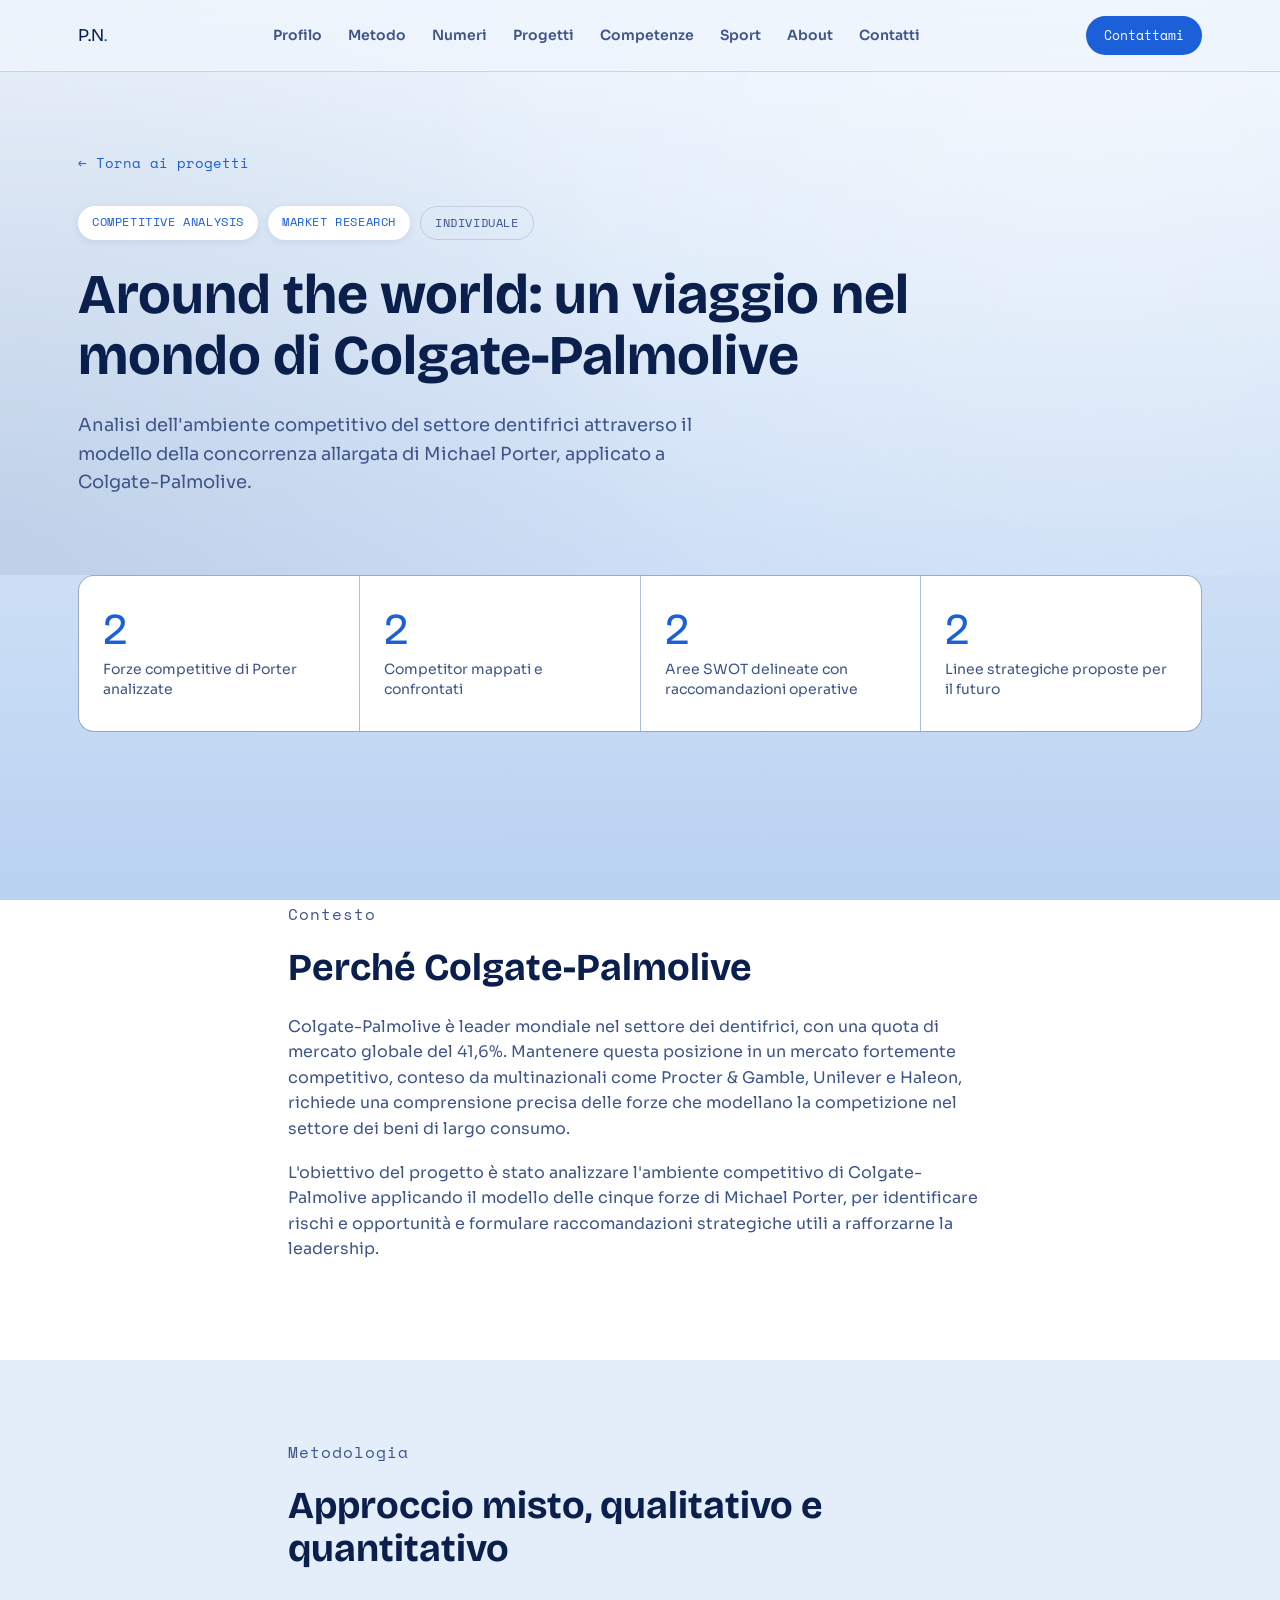
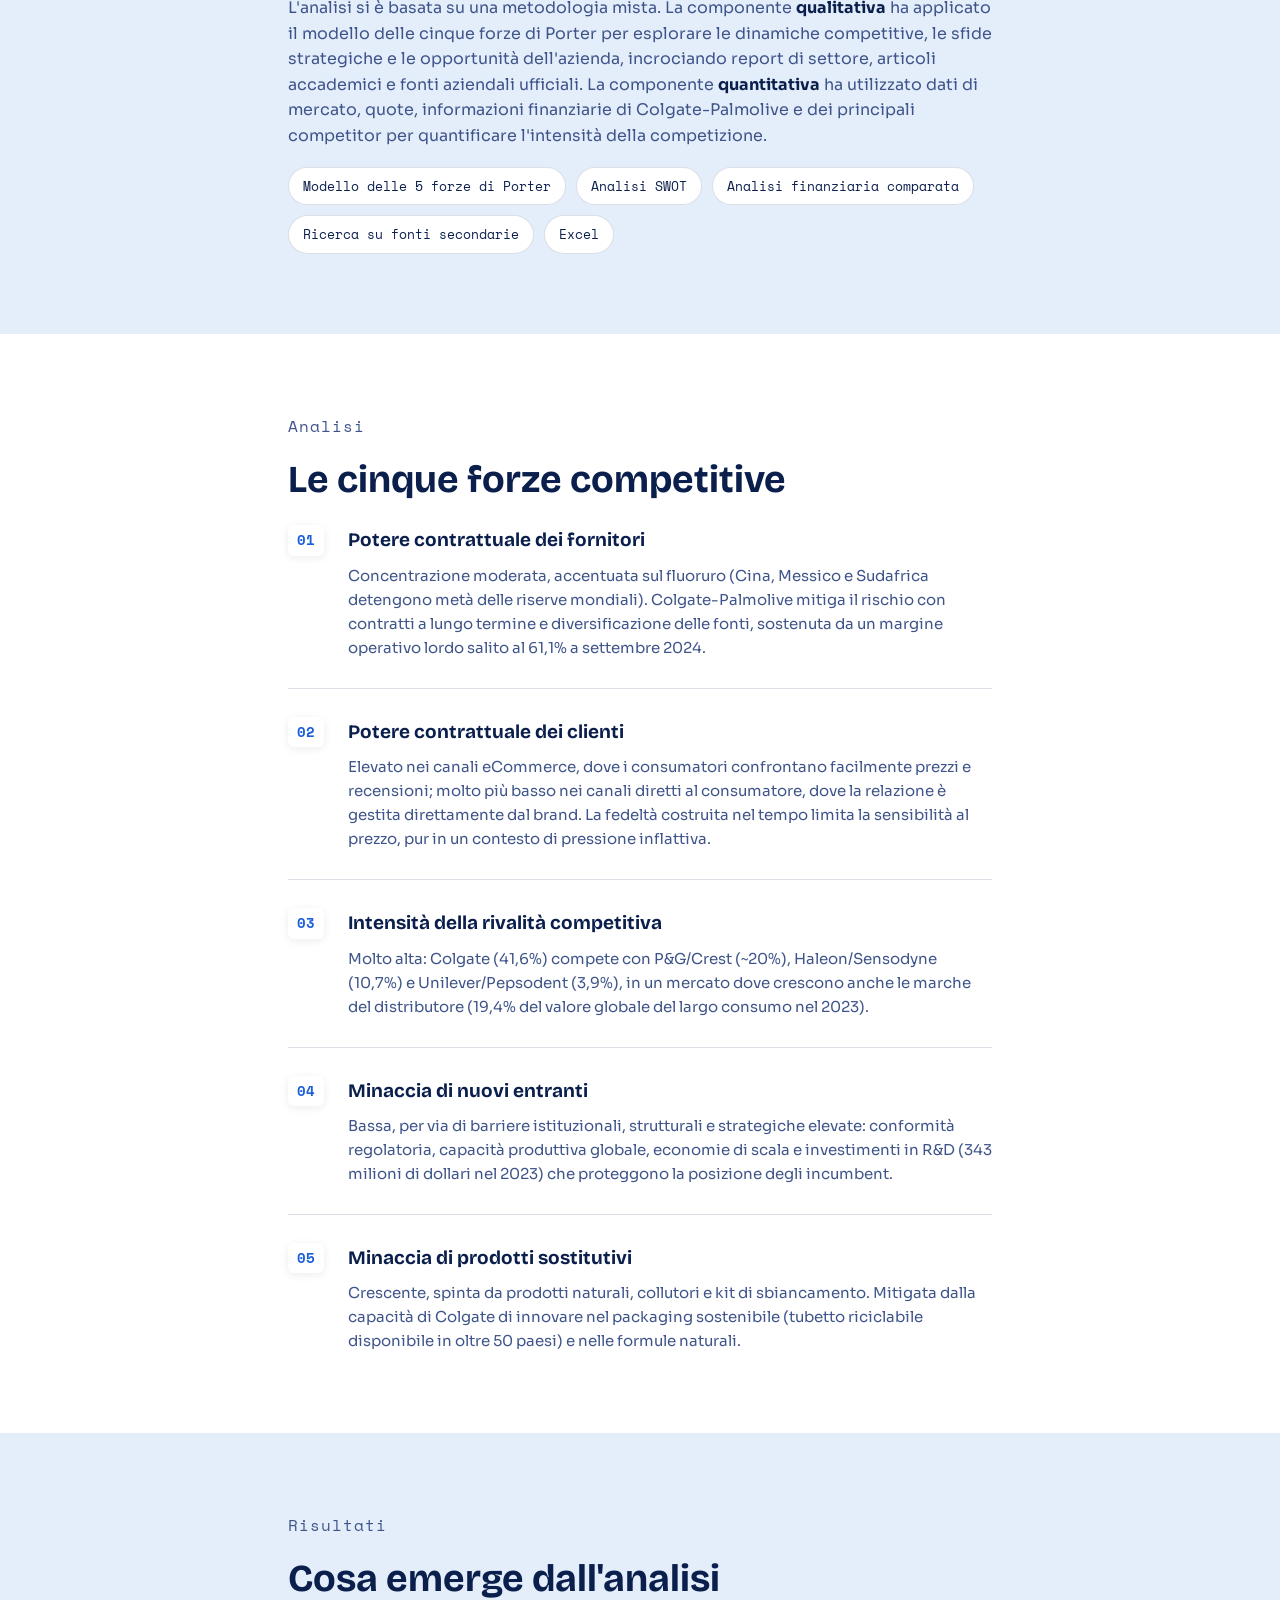
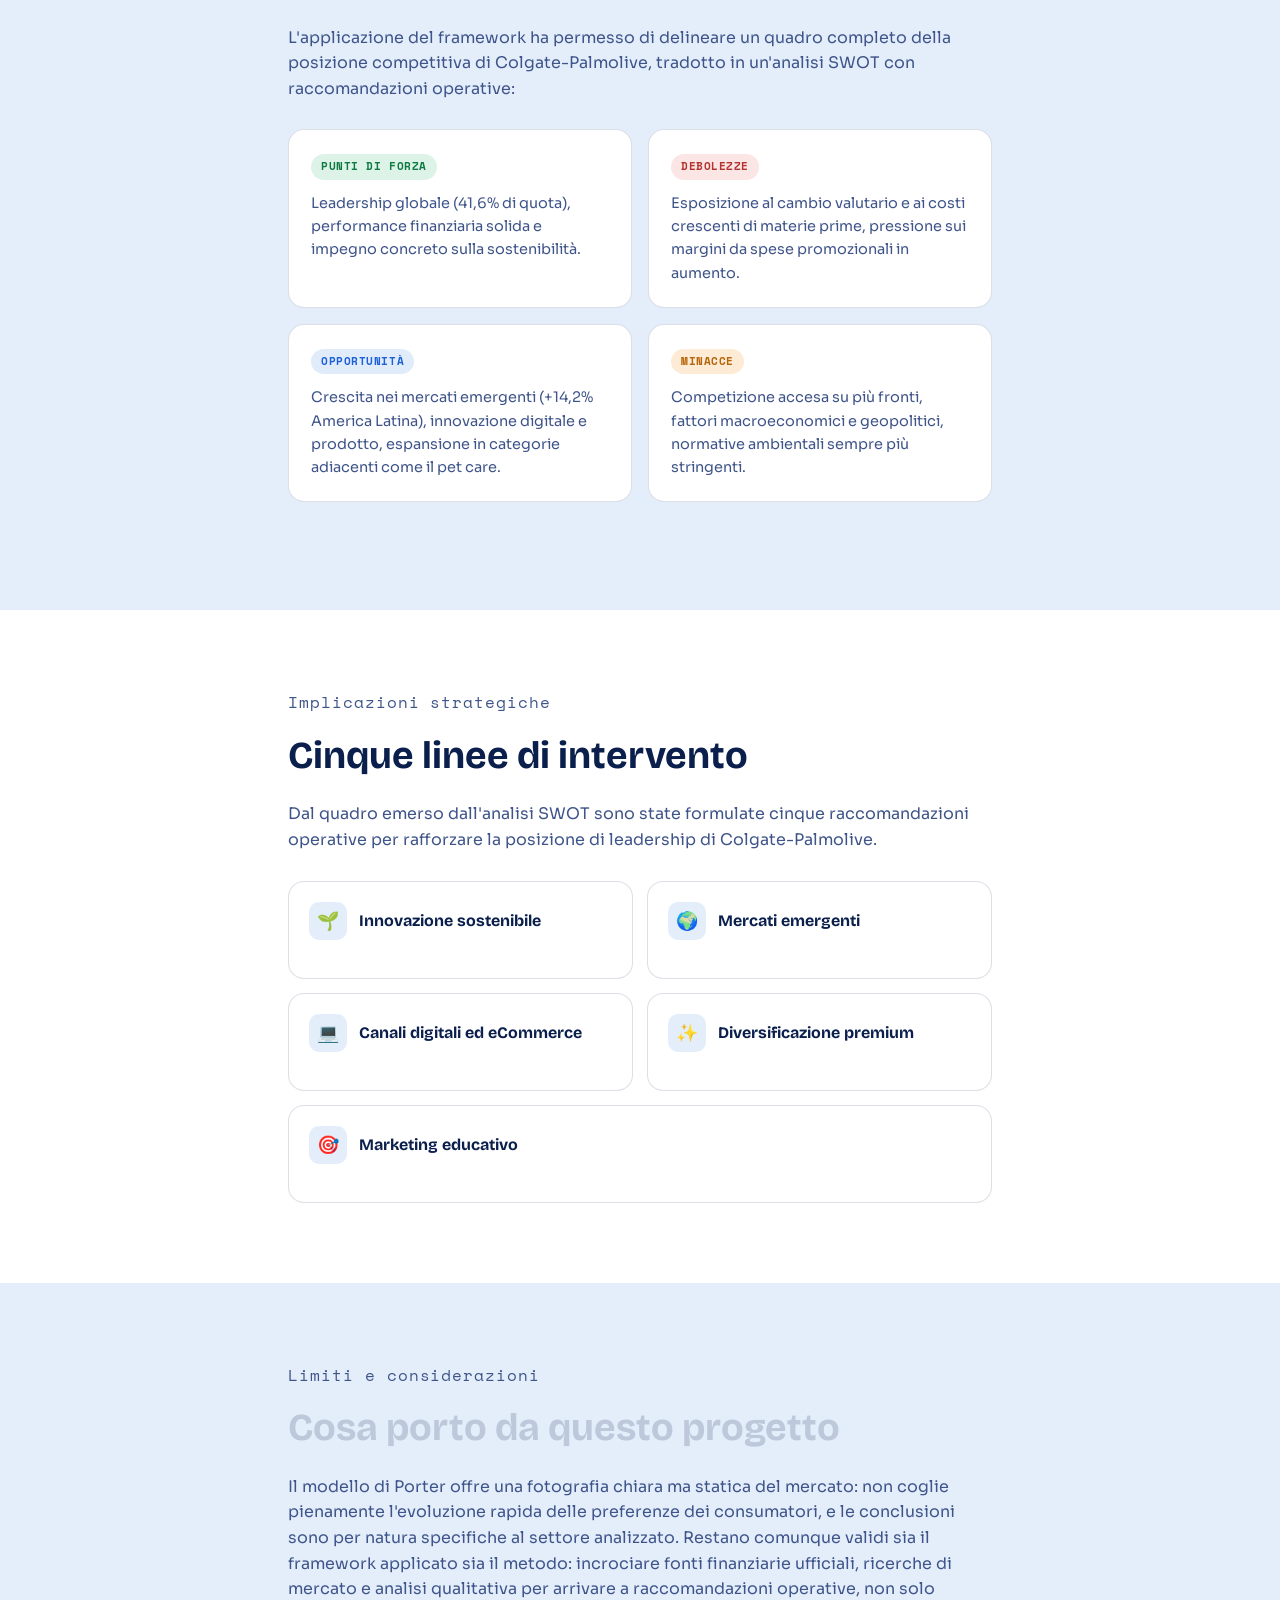
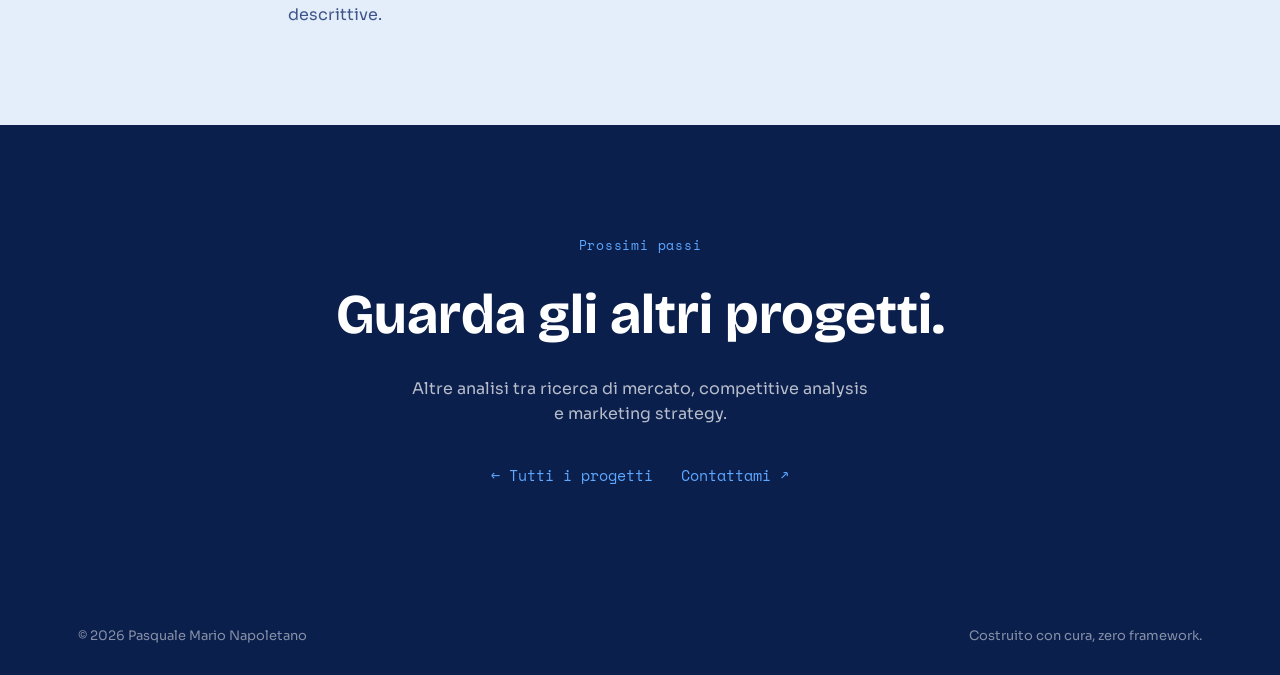
==== commit d5038372: "Add files via upload" ====
--- a/progetti/colgate-porter.html
+++ b/progetti/colgate-porter.html
@@ -30,7 +30,7 @@
       <a href="../about.html">About</a>
       <a href="../index.html#contact">Contatti</a>
     </nav>
-    <a href="../assets/cv-pasquale-napoletano.pdf" class="nav-cta" download>Scarica CV</a>
+    <a href="../index.html#contact" class="nav-cta">Contattami</a>
     <button class="nav-burger" id="navBurger" aria-label="Apri menu">
       <span></span><span></span><span></span>
     </button>
@@ -46,7 +46,7 @@
   <a href="../index.html#sport">Sport</a>
   <a href="../about.html">About</a>
   <a href="../index.html#contact">Contatti</a>
-  <a href="../assets/cv-pasquale-napoletano.pdf" download class="mobile-cta">Scarica CV</a>
+  <a href="../about.html" class="mobile-cta">About</a>
 </div>
 
 <!-- ============ PROJECT HERO ============ -->
--- a/css/project.css
+++ b/css/project.css
@@ -312,10 +312,98 @@
    both hover and click for convenience. */
 
 /* ===========================================================
+   DNDE FRAMEWORK EXPLAINER (4 layers)
+   =========================================================== */
+.dnde-grid {
+  display: flex;
+  flex-direction: column;
+  gap: 0;
+  margin-top: 12px;
+}
+
+.dnde-layer {
+  display: flex;
+  gap: 22px;
+  align-items: flex-start;
+  padding: 22px 0;
+  border-bottom: 1px solid var(--line);
+}
+.dnde-layer:last-child { border-bottom: none; }
+
+.dnde-letter {
+  font-family: var(--font-display);
+  font-size: 28px;
+  font-weight: 800;
+  color: white;
+  background: var(--accent);
+  width: 52px;
+  height: 52px;
+  border-radius: 12px;
+  display: flex;
+  align-items: center;
+  justify-content: center;
+  flex-shrink: 0;
+}
+
+.dnde-layer h3 {
+  font-family: var(--font-display);
+  font-size: 18px;
+  color: var(--navy);
+  margin: 0 0 6px;
+}
+
+.dnde-layer p {
+  font-size: 14.5px;
+  color: var(--text-dim);
+  margin: 0;
+}
+
+/* ===========================================================
+   NARRATIVE ROLE GRID (Propp roles)
+   =========================================================== */
+.role-grid {
+  display: grid;
+  grid-template-columns: repeat(2, 1fr);
+  gap: 14px;
+  margin: 28px 0;
+}
+
+.role-card {
+  background: var(--surface);
+  border: 1px solid var(--line);
+  border-radius: var(--radius);
+  padding: 18px 20px;
+  transition: transform 0.3s cubic-bezier(0.34, 1.56, 0.64, 1), box-shadow 0.3s ease, border-color 0.3s ease;
+}
+.role-card:hover {
+  transform: scale(1.04);
+  box-shadow: 0 16px 32px rgba(11, 31, 77, 0.14);
+  border-color: var(--accent);
+  position: relative;
+  z-index: 2;
+}
+
+.role-tag {
+  display: block;
+  font-family: var(--font-display);
+  font-size: 15px;
+  color: var(--navy);
+  margin-bottom: 6px;
+}
+
+.role-card p {
+  font-size: 13.5px;
+  color: var(--text-dim);
+  margin: 0;
+}
+
+/* ===========================================================
    RESPONSIVE
    =========================================================== */
 @media (max-width: 900px) {
   .metrics-grid { grid-template-columns: repeat(2, 1fr); }
   .swot-grid { grid-template-columns: 1fr; }
   .force-item { gap: 16px; }
-}
+  .role-grid { grid-template-columns: 1fr; }
+  .dnde-layer { gap: 16px; }
+}
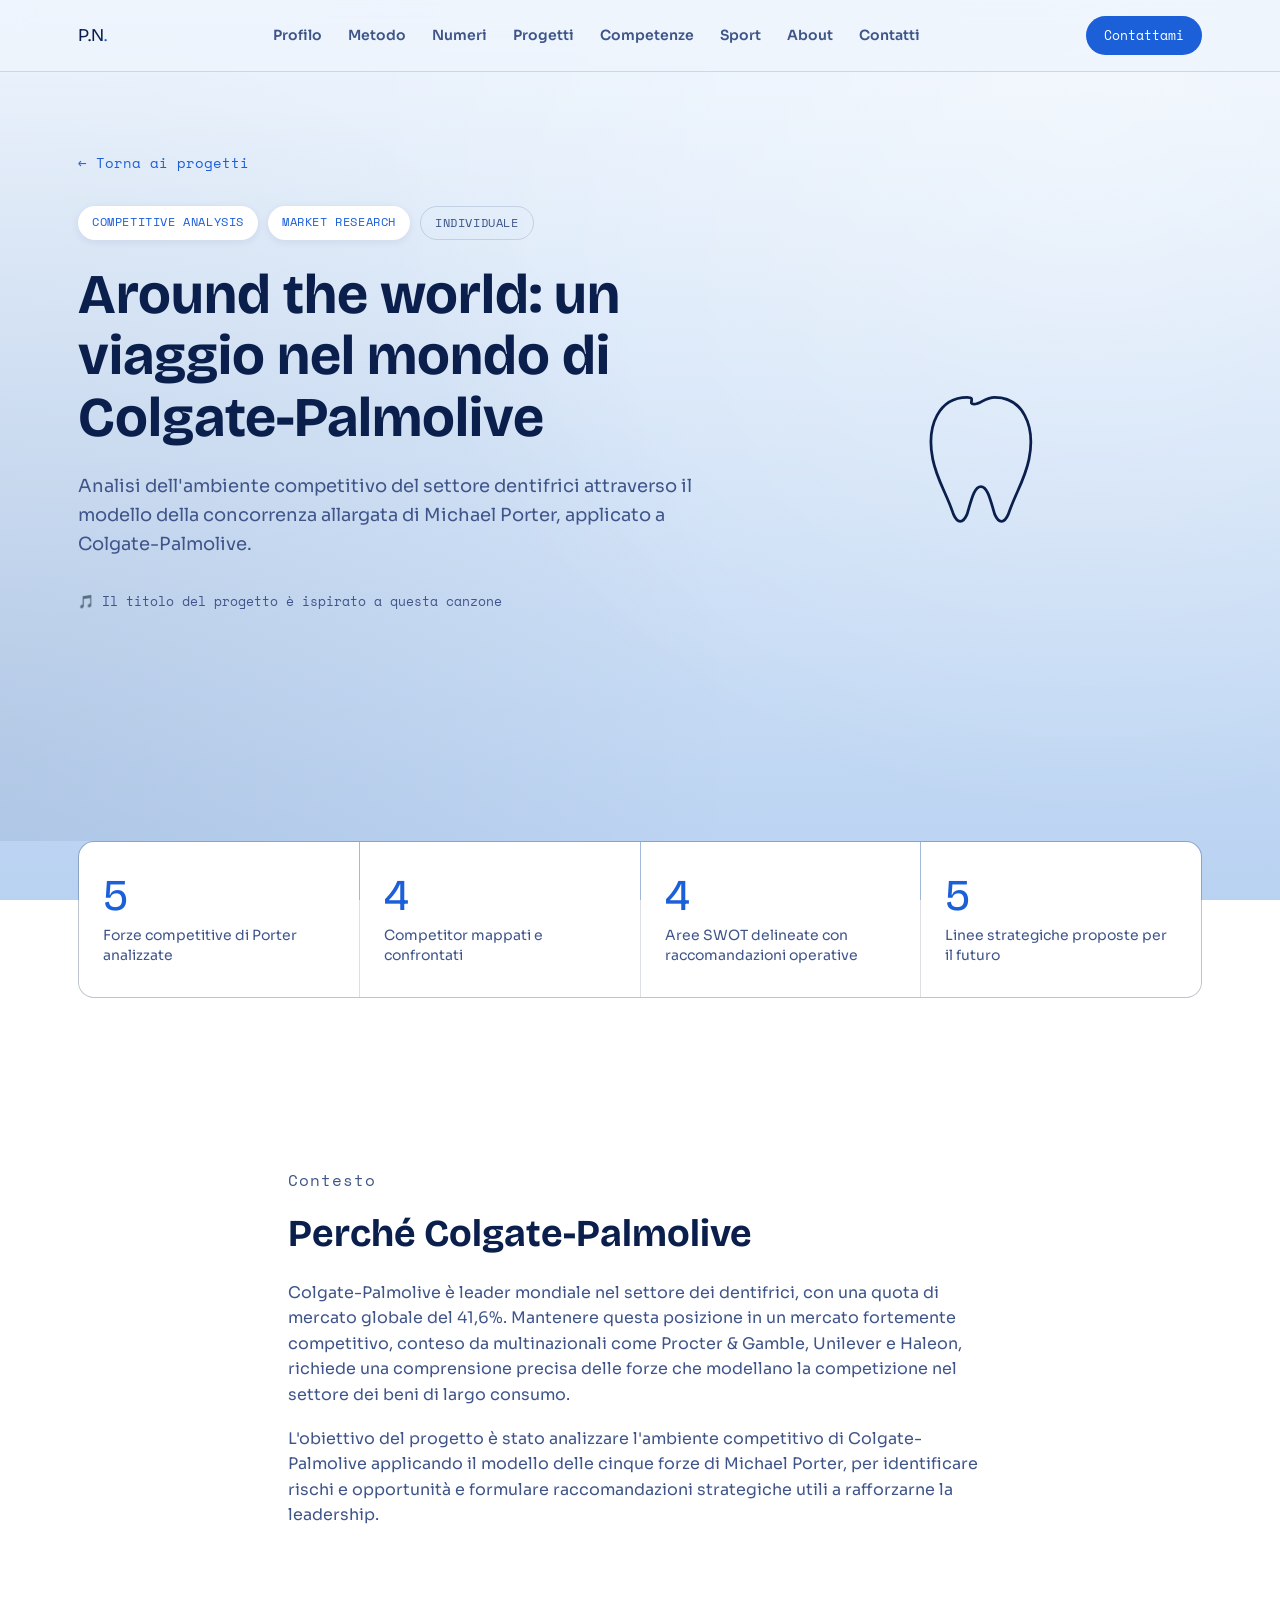
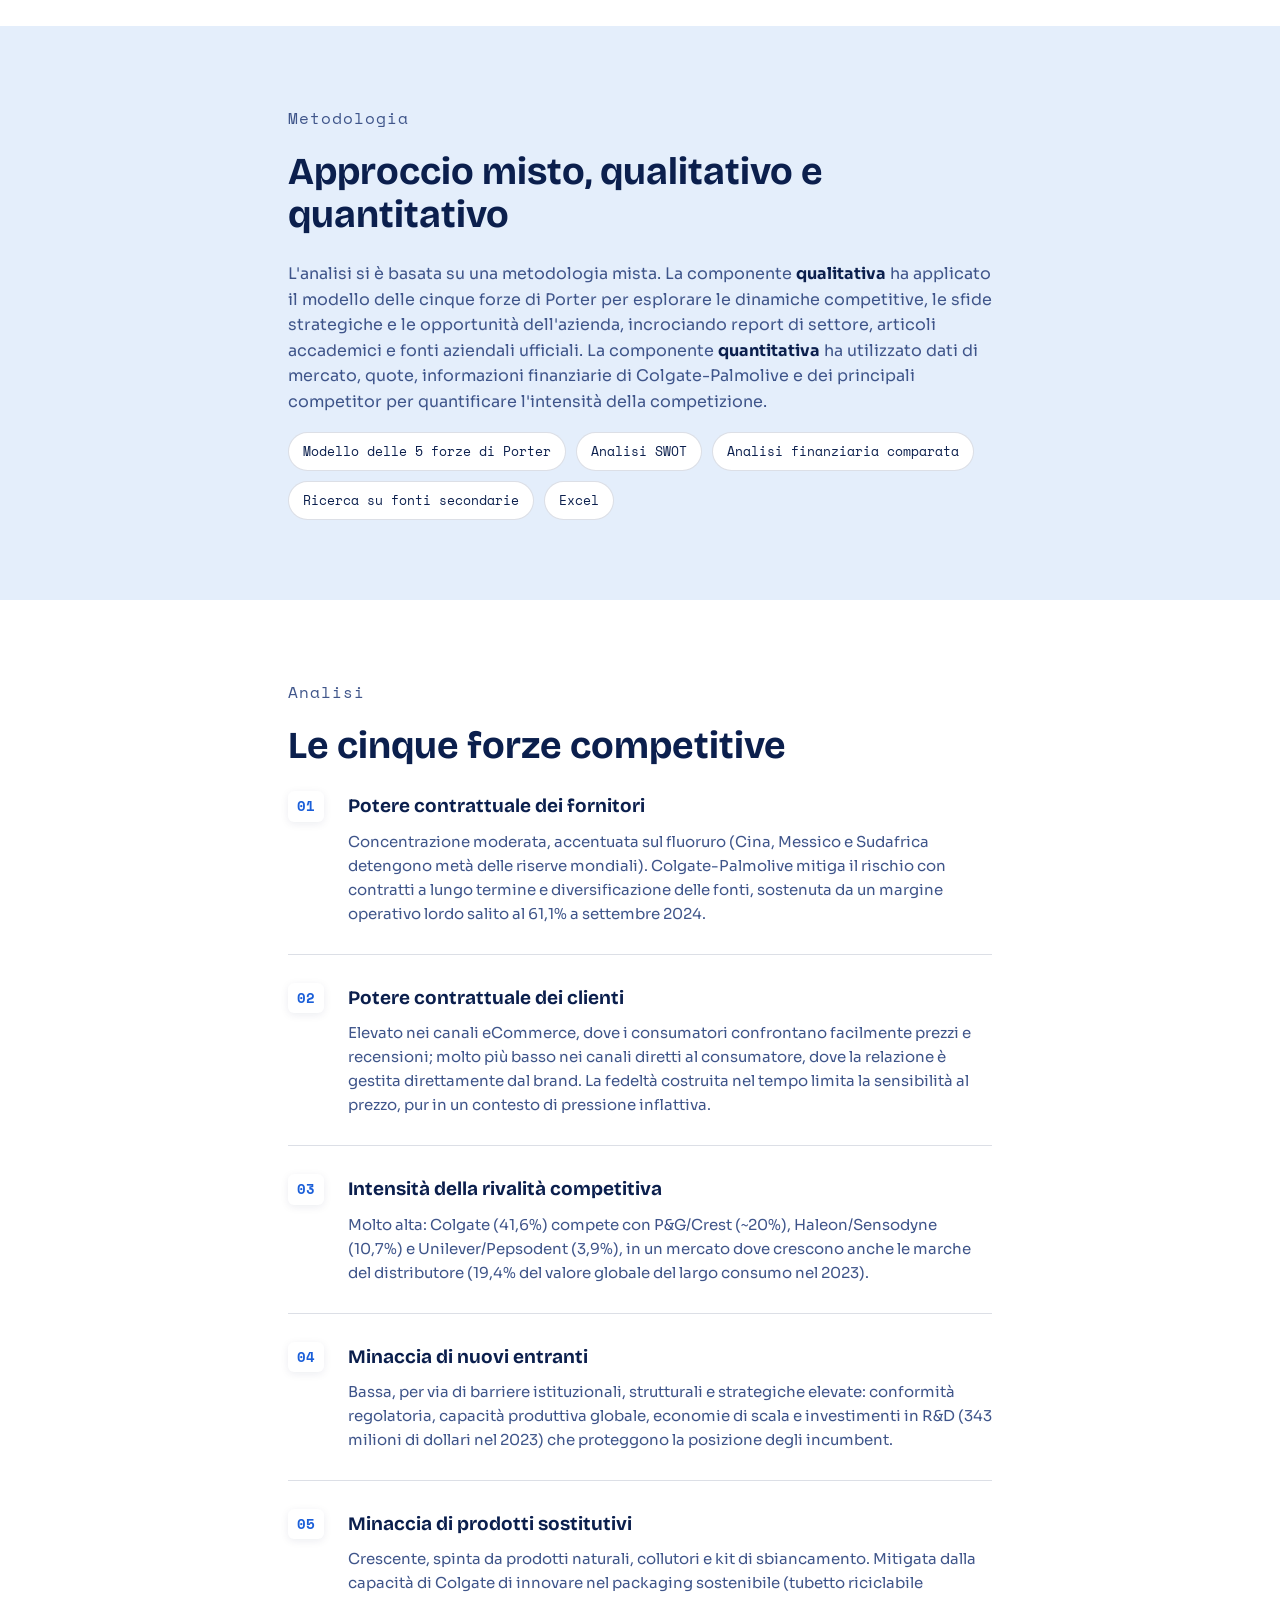
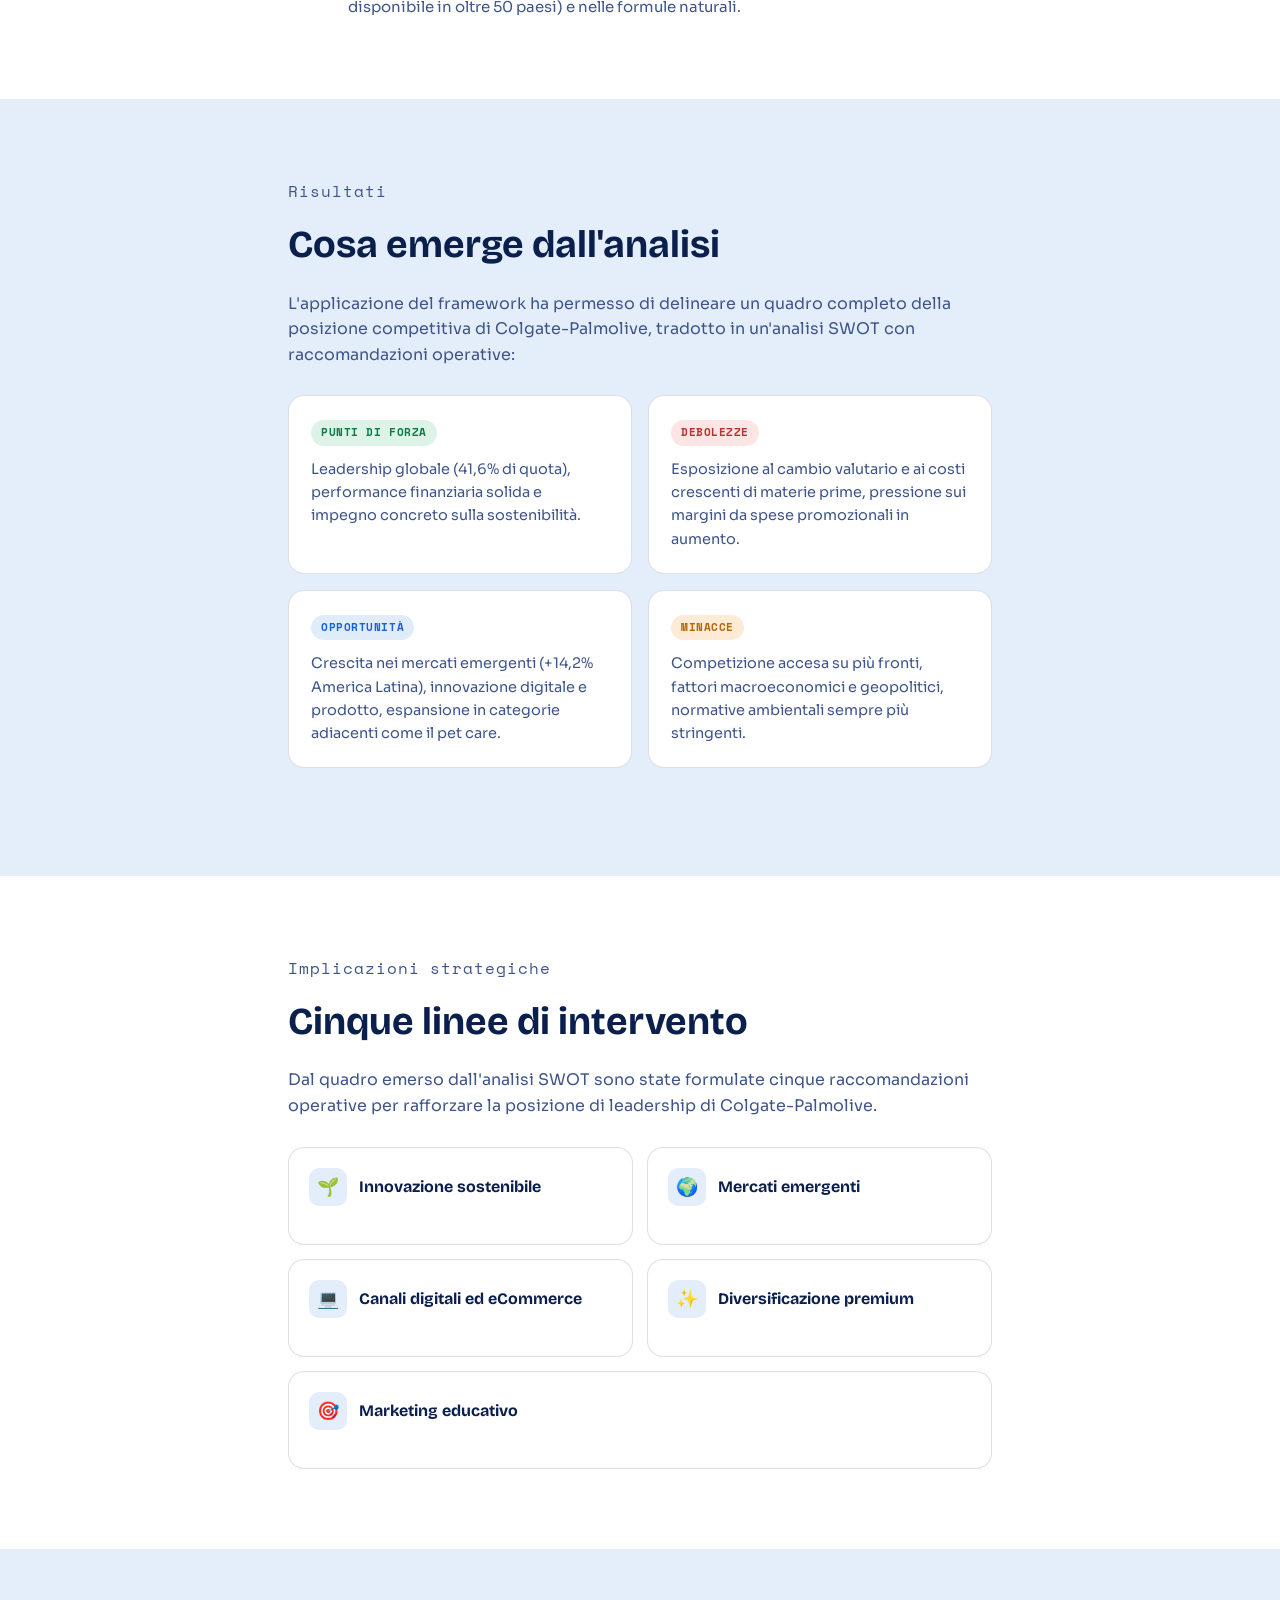
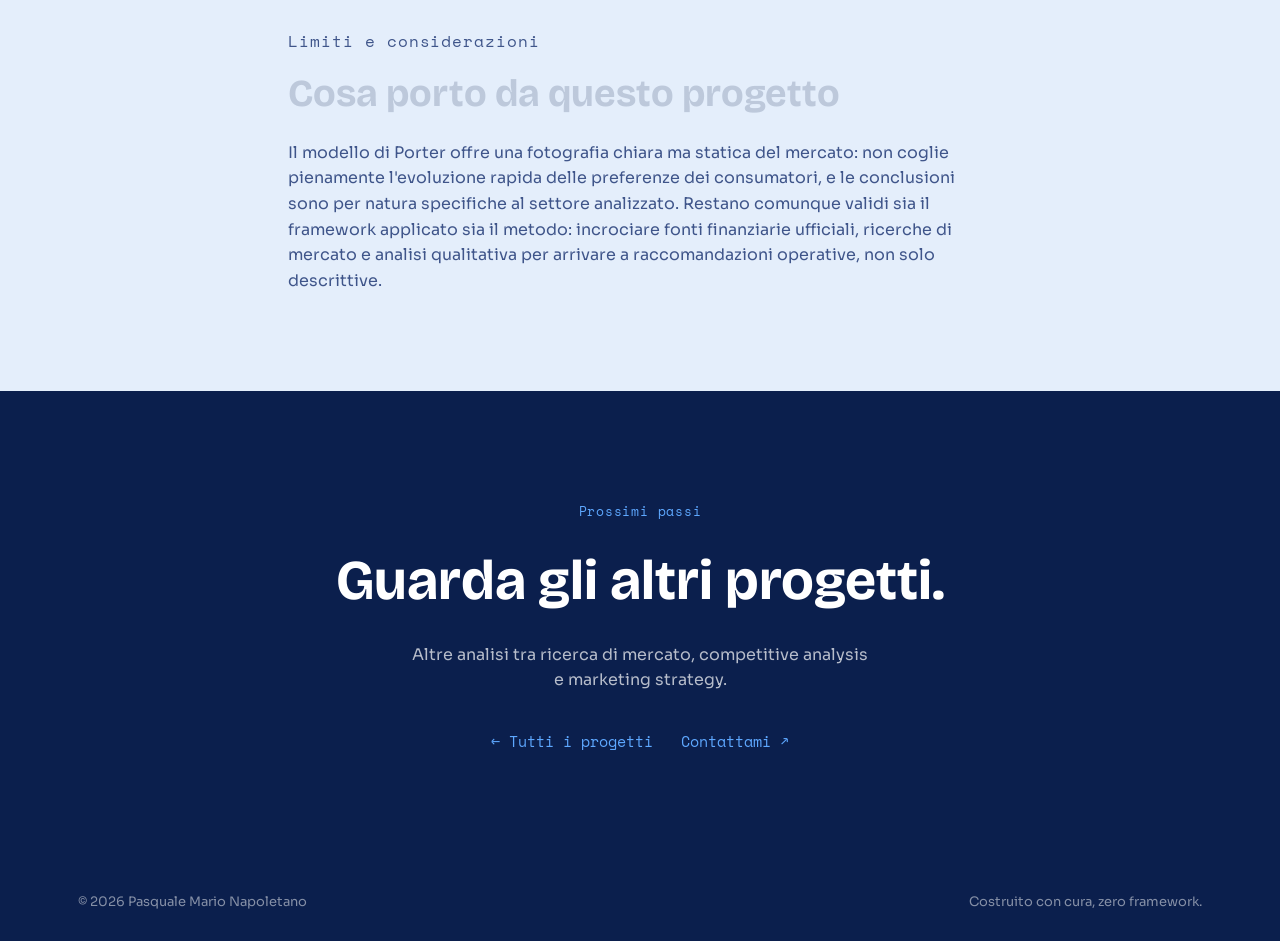
==== commit 0da76b09: "Add files via upload" ====
--- a/progetti/colgate-porter.html
+++ b/progetti/colgate-porter.html
@@ -51,23 +51,43 @@
 
 <!-- ============ PROJECT HERO ============ -->
 <section class="project-hero">
-  <div class="section-inner">
-    <a href="../index.html#projects" class="back-link reveal">← Torna ai progetti</a>
-
-    <div class="project-hero-tags reveal">
-      <span class="project-tag">Competitive Analysis</span>
-      <span class="project-tag">Market Research</span>
-      <span class="project-type">Individuale</span>
-    </div>
-
-    <h1 class="project-hero-title reveal-title">
-      Around the world: un viaggio nel mondo di Colgate-Palmolive
-    </h1>
-
-    <p class="project-hero-sub reveal">
-      Analisi dell'ambiente competitivo del settore dentifrici attraverso il modello
-      della concorrenza allargata di Michael Porter, applicato a Colgate-Palmolive.
-    </p>
+  <div class="section-inner project-hero-grid">
+    <div>
+      <a href="../index.html#projects" class="back-link reveal">← Torna ai progetti</a>
+
+      <div class="project-hero-tags reveal">
+        <span class="project-tag">Competitive Analysis</span>
+        <span class="project-tag">Market Research</span>
+        <span class="project-type">Individuale</span>
+      </div>
+
+      <h1 class="project-hero-title reveal-title">
+        Around the world: un viaggio nel mondo di Colgate-Palmolive
+      </h1>
+
+      <p class="project-hero-sub reveal">
+        Analisi dell'ambiente competitivo del settore dentifrici attraverso il modello
+        della concorrenza allargata di Michael Porter, applicato a Colgate-Palmolive.
+      </p>
+
+      <div class="spotify-embed reveal">
+        <p class="spotify-caption">🎵 Il titolo del progetto è ispirato a questa canzone</p>
+        <iframe
+          style="border-radius:12px"
+          src="https://open.spotify.com/embed/track/1pKYYY0dkg23sQQXi0Q5zN?utm_source=generator&theme=0"
+          width="100%" height="152" frameborder="0"
+          allowfullscreen=""
+          allow="autoplay; clipboard-write; encrypted-media; fullscreen; picture-in-picture"
+          loading="lazy">
+        </iframe>
+      </div>
+    </div>
+
+    <div class="project-hero-illu reveal" aria-hidden="true">
+      <svg viewBox="0 0 160 160" fill="none" xmlns="http://www.w3.org/2000/svg">
+        <path d="M75 30 C55 30, 45 50, 50 75 C53 90, 60 100, 65 115 C68 122, 72 122, 75 115 C78 105, 80 95, 85 95 C90 95, 92 105, 95 115 C98 122, 102 122, 105 115 C110 100, 117 90, 120 75 C125 50, 115 30, 95 30 C88 30, 85 35, 80 35 C75 35, 82 30, 75 30Z" stroke="var(--navy)" stroke-width="2"/>
+      </svg>
+    </div>
   </div>
 </section>
 
--- a/css/project.css
+++ b/css/project.css
@@ -23,6 +23,35 @@
     radial-gradient(circle at 0% 90%, rgba(11, 31, 77, 0.08), transparent 50%);
 }
 
+.project-hero-grid {
+  display: grid;
+  grid-template-columns: 1.4fr 1fr;
+  gap: 32px;
+  align-items: center;
+}
+
+.project-hero-illu {
+  display: flex;
+  flex-direction: column;
+  align-items: center;
+  justify-content: center;
+  opacity: 0.9;
+}
+
+.project-hero-illu svg {
+  width: 100%;
+  max-width: 220px;
+  height: auto;
+}
+
+.illu-credit {
+  font-family: var(--font-mono);
+  font-size: 11px;
+  color: var(--text-dim);
+  margin: 12px 0 0;
+  text-align: center;
+}
+
 .project-hero-tags {
   display: flex;
   gap: 10px;
@@ -66,6 +95,18 @@
   font-size: 18px;
   color: var(--text-dim);
   max-width: 640px;
+}
+
+.spotify-embed {
+  max-width: 480px;
+  margin-top: 32px;
+}
+
+.spotify-caption {
+  font-family: var(--font-mono);
+  font-size: 13px;
+  color: var(--text-dim);
+  margin: 0 0 10px;
 }
 
 /* ===========================================================
@@ -312,7 +353,7 @@
    both hover and click for convenience. */
 
 /* ===========================================================
-   DNDE FRAMEWORK EXPLAINER (4 layers)
+   DNDE FRAMEWORK EXPLAINER (4 layers) — expandable, ghost letter style
    =========================================================== */
 .dnde-grid {
   display: flex;
@@ -322,44 +363,67 @@
 }
 
 .dnde-layer {
-  display: flex;
-  gap: 22px;
-  align-items: flex-start;
-  padding: 22px 0;
+  display: block;
+  width: 100%;
+  background: none;
+  border: none;
   border-bottom: 1px solid var(--line);
+  padding: 20px 0;
+  text-align: left;
+  font-family: var(--font-body);
+  cursor: pointer;
 }
 .dnde-layer:last-child { border-bottom: none; }
 
+.dnde-layer-head {
+  display: flex;
+  align-items: center;
+  gap: 18px;
+}
+
 .dnde-letter {
   font-family: var(--font-display);
-  font-size: 28px;
+  font-size: 36px;
   font-weight: 800;
-  color: white;
-  background: var(--accent);
-  width: 52px;
-  height: 52px;
-  border-radius: 12px;
-  display: flex;
-  align-items: center;
-  justify-content: center;
+  color: var(--accent);
+  line-height: 1;
+  width: 44px;
   flex-shrink: 0;
-}
-
-.dnde-layer h3 {
+  transition: transform 0.3s cubic-bezier(0.34, 1.56, 0.64, 1);
+}
+.dnde-layer:hover .dnde-letter,
+.dnde-layer.is-open .dnde-letter {
+  transform: scale(1.15);
+}
+
+.dnde-layer-head h3 {
   font-family: var(--font-display);
   font-size: 18px;
   color: var(--navy);
-  margin: 0 0 6px;
-}
-
-.dnde-layer p {
+  margin: 0;
+}
+
+.dnde-layer-body {
+  max-height: 0;
+  overflow: hidden;
   font-size: 14.5px;
-  color: var(--text-dim);
-  margin: 0;
-}
-
-/* ===========================================================
-   NARRATIVE ROLE GRID (Propp roles)
+  line-height: 1.55;
+  color: var(--text-dim);
+  margin: 0;
+  padding-left: 62px;
+  opacity: 0;
+  transition: max-height 0.4s cubic-bezier(0.16, 1, 0.3, 1), opacity 0.3s ease, margin-top 0.4s ease;
+}
+
+.dnde-layer:hover .dnde-layer-body,
+.dnde-layer.is-open .dnde-layer-body {
+  max-height: 160px;
+  opacity: 1;
+  margin-top: 12px;
+}
+
+/* ===========================================================
+   NARRATIVE ROLE GRID (Propp roles) — expandable cards
    =========================================================== */
 .role-grid {
   display: grid;
@@ -373,14 +437,15 @@
   border: 1px solid var(--line);
   border-radius: var(--radius);
   padding: 18px 20px;
-  transition: transform 0.3s cubic-bezier(0.34, 1.56, 0.64, 1), box-shadow 0.3s ease, border-color 0.3s ease;
-}
-.role-card:hover {
-  transform: scale(1.04);
-  box-shadow: 0 16px 32px rgba(11, 31, 77, 0.14);
+  text-align: left;
+  font-family: var(--font-body);
+  cursor: pointer;
+  transition: border-color 0.25s ease, box-shadow 0.25s ease;
+}
+.role-card:hover,
+.role-card.is-open {
   border-color: var(--accent);
-  position: relative;
-  z-index: 2;
+  box-shadow: 0 16px 32px rgba(11, 31, 77, 0.12);
 }
 
 .role-tag {
@@ -388,13 +453,25 @@
   font-family: var(--font-display);
   font-size: 15px;
   color: var(--navy);
-  margin-bottom: 6px;
-}
-
-.role-card p {
+}
+
+.role-card-body {
+  max-height: 0;
+  overflow: hidden;
   font-size: 13.5px;
-  color: var(--text-dim);
-  margin: 0;
+  line-height: 1.5;
+  color: var(--text-dim);
+  margin: 0;
+  opacity: 0;
+  transition: max-height 0.4s cubic-bezier(0.16, 1, 0.3, 1), opacity 0.3s ease, margin-top 0.4s ease;
+}
+.role-card-body strong { color: var(--accent); }
+
+.role-card:hover .role-card-body,
+.role-card.is-open .role-card-body {
+  max-height: 100px;
+  opacity: 1;
+  margin-top: 8px;
 }
 
 /* ===========================================================
@@ -406,4 +483,7 @@
   .force-item { gap: 16px; }
   .role-grid { grid-template-columns: 1fr; }
   .dnde-layer { gap: 16px; }
-}
+  .project-hero-grid { grid-template-columns: 1fr; }
+  .project-hero-illu { order: -1; margin-bottom: 12px; }
+  .project-hero-illu svg { max-width: 140px; }
+}
